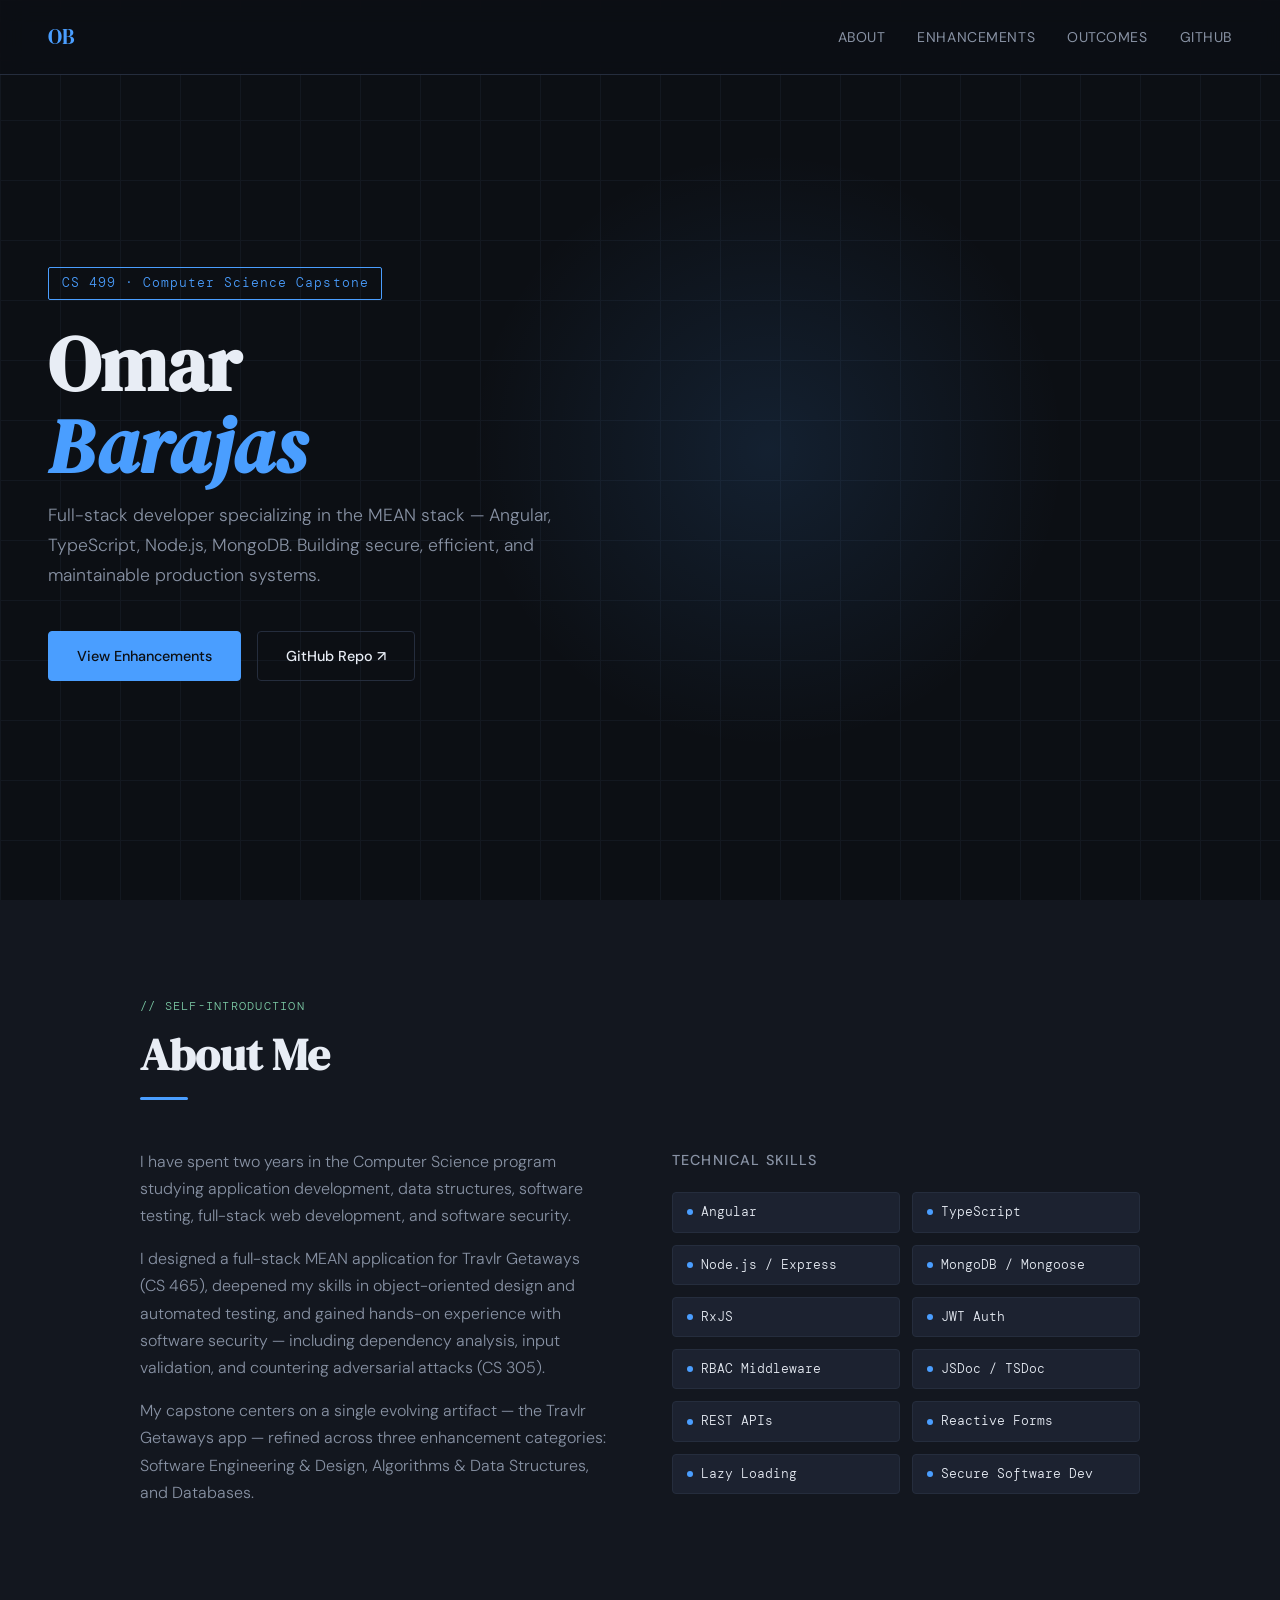
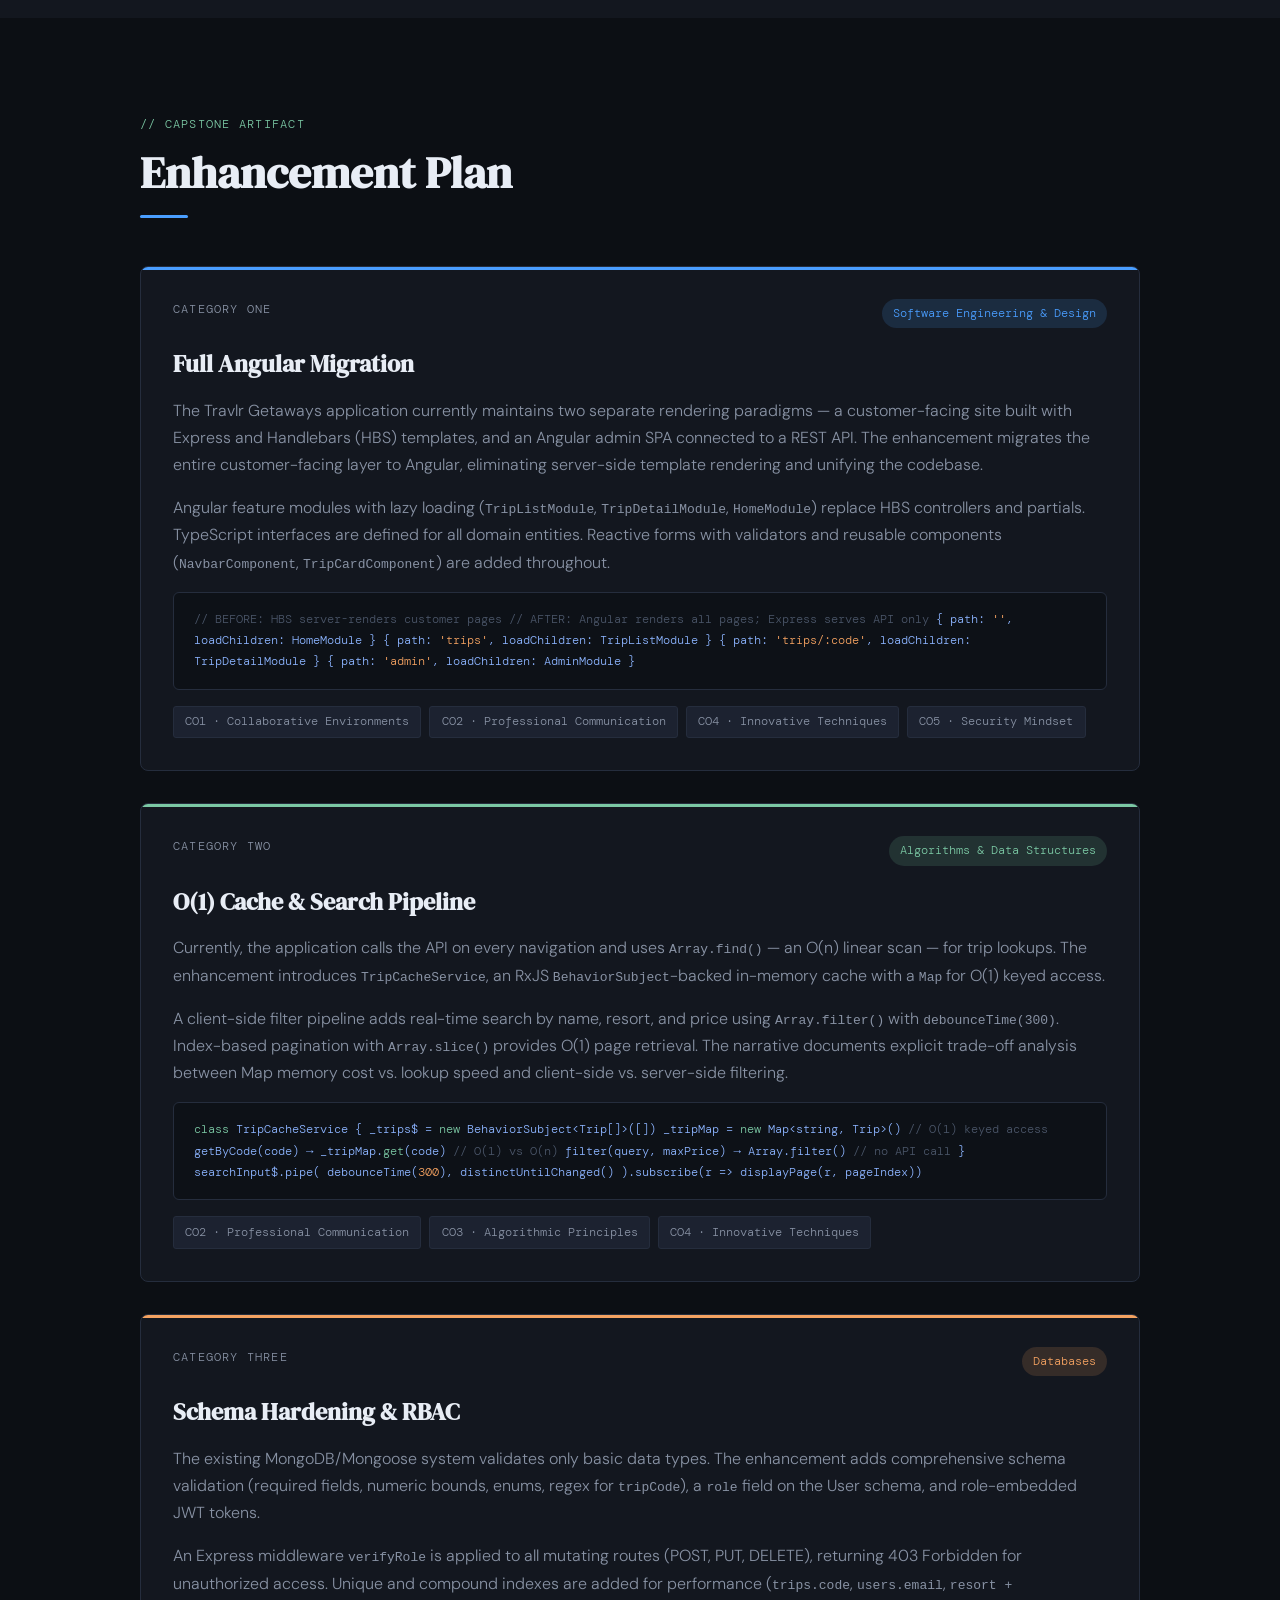
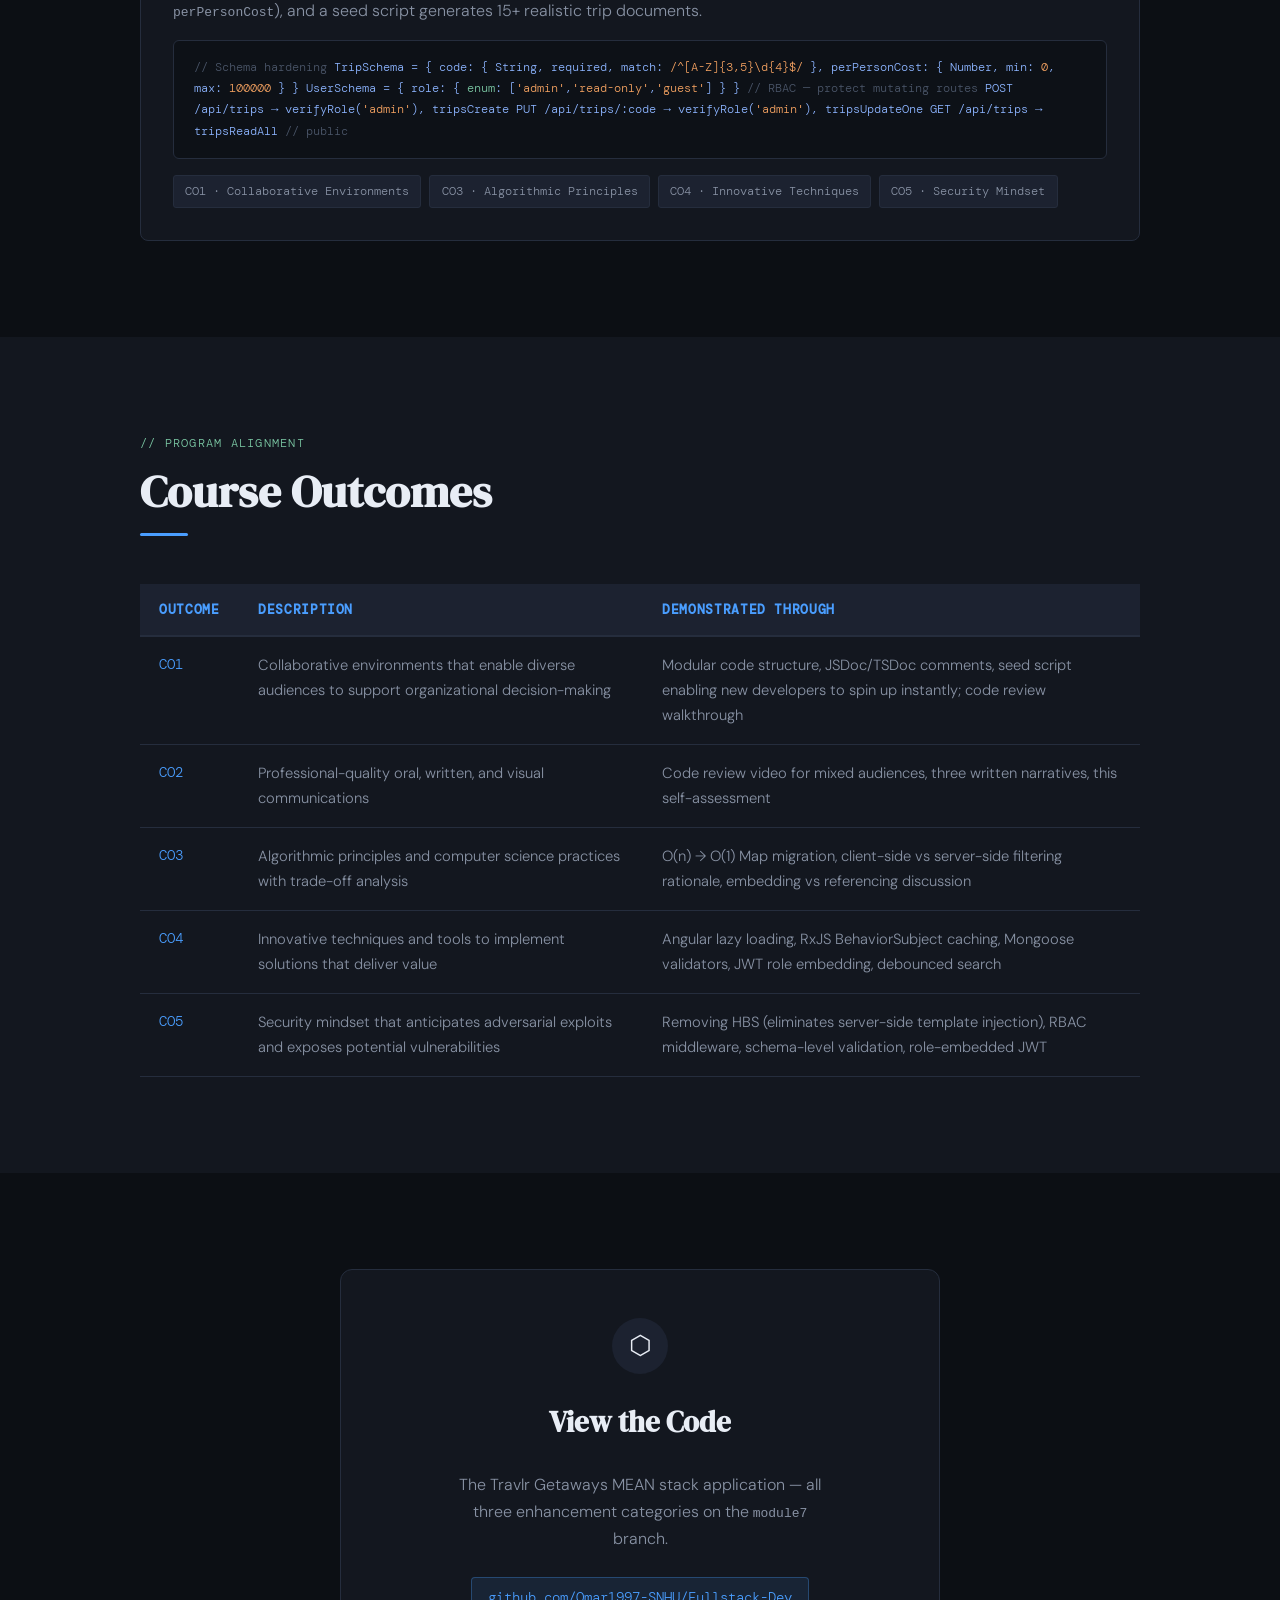
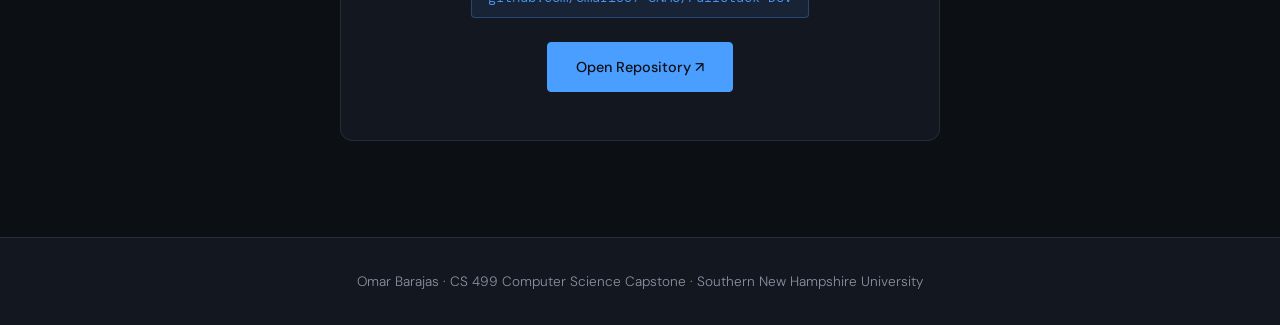
==== index.html @ d80f0b22 "Add files via upload" ====
<!DOCTYPE html>
<html lang="en">
<head>
  <meta charset="UTF-8" />
  <meta name="viewport" content="width=device-width, initial-scale=1.0" />
  <title>Omar Barajas — CS Portfolio</title>
  <link href="https://fonts.googleapis.com/css2?family=DM+Serif+Display:ital@0;1&family=DM+Mono:wght@400;500&family=DM+Sans:wght@300;400;500&display=swap" rel="stylesheet" />
  <style>
    *, *::before, *::after { box-sizing: border-box; margin: 0; padding: 0; }

    :root {
      --bg: #0c0f14;
      --surface: #13171f;
      --surface2: #1c2230;
      --border: #252d3d;
      --accent: #4a9eff;
      --accent2: #7bc8a4;
      --accent3: #f4a261;
      --text: #e8edf5;
      --muted: #8892a4;
      --code-bg: #0d1117;
    }

    html { scroll-behavior: smooth; }

    body {
      background: var(--bg);
      color: var(--text);
      font-family: 'DM Sans', sans-serif;
      font-weight: 300;
      line-height: 1.7;
      overflow-x: hidden;
    }

    /* ─── NAV ─── */
    nav {
      position: fixed;
      top: 0; left: 0; right: 0;
      z-index: 100;
      display: flex;
      align-items: center;
      justify-content: space-between;
      padding: 1.2rem 3rem;
      background: rgba(12, 15, 20, 0.85);
      backdrop-filter: blur(12px);
      border-bottom: 1px solid var(--border);
    }
    .nav-logo {
      font-family: 'DM Serif Display', serif;
      font-size: 1.3rem;
      color: var(--accent);
      text-decoration: none;
    }
    .nav-links { display: flex; gap: 2rem; list-style: none; }
    .nav-links a {
      color: var(--muted);
      text-decoration: none;
      font-size: 0.88rem;
      font-weight: 400;
      letter-spacing: 0.04em;
      text-transform: uppercase;
      transition: color 0.2s;
    }
    .nav-links a:hover { color: var(--accent); }

    /* ─── HERO ─── */
    .hero {
      min-height: 100vh;
      display: flex;
      align-items: center;
      padding: 8rem 3rem 5rem;
      position: relative;
      overflow: hidden;
    }
    .hero-grid {
      position: absolute;
      inset: 0;
      background-image:
        linear-gradient(var(--border) 1px, transparent 1px),
        linear-gradient(90deg, var(--border) 1px, transparent 1px);
      background-size: 60px 60px;
      opacity: 0.3;
    }
    .hero-glow {
      position: absolute;
      width: 600px; height: 600px;
      border-radius: 50%;
      background: radial-gradient(circle, rgba(74, 158, 255, 0.12) 0%, transparent 70%);
      top: 50%; left: 60%;
      transform: translate(-50%, -50%);
      pointer-events: none;
    }
    .hero-content { position: relative; z-index: 1; max-width: 700px; }
    .hero-tag {
      display: inline-block;
      font-family: 'DM Mono', monospace;
      font-size: 0.8rem;
      color: var(--accent);
      border: 1px solid var(--accent);
      padding: 0.3rem 0.8rem;
      border-radius: 2px;
      margin-bottom: 1.5rem;
      letter-spacing: 0.08em;
      animation: fadeUp 0.6s ease both;
    }
    .hero h1 {
      font-family: 'DM Serif Display', serif;
      font-size: clamp(3rem, 6vw, 5.5rem);
      line-height: 1.05;
      margin-bottom: 1rem;
      animation: fadeUp 0.6s 0.1s ease both;
    }
    .hero h1 em {
      font-style: italic;
      color: var(--accent);
    }
    .hero-desc {
      font-size: 1.1rem;
      color: var(--muted);
      max-width: 520px;
      margin-bottom: 2.5rem;
      animation: fadeUp 0.6s 0.2s ease both;
    }
    .hero-btns {
      display: flex;
      gap: 1rem;
      flex-wrap: wrap;
      animation: fadeUp 0.6s 0.3s ease both;
    }
    .btn {
      display: inline-flex;
      align-items: center;
      gap: 0.5rem;
      padding: 0.75rem 1.75rem;
      border-radius: 4px;
      font-size: 0.9rem;
      font-weight: 500;
      text-decoration: none;
      transition: all 0.2s;
      cursor: pointer;
    }
    .btn-primary {
      background: var(--accent);
      color: #0c0f14;
      border: 1px solid var(--accent);
    }
    .btn-primary:hover { background: #6eb3ff; border-color: #6eb3ff; }
    .btn-ghost {
      background: transparent;
      color: var(--text);
      border: 1px solid var(--border);
    }
    .btn-ghost:hover { border-color: var(--accent); color: var(--accent); }

    /* ─── SECTION SHARED ─── */
    section { padding: 6rem 3rem; }
    .section-inner { max-width: 1000px; margin: 0 auto; }
    .section-label {
      font-family: 'DM Mono', monospace;
      font-size: 0.78rem;
      color: var(--accent2);
      letter-spacing: 0.1em;
      text-transform: uppercase;
      margin-bottom: 0.75rem;
    }
    .section-title {
      font-family: 'DM Serif Display', serif;
      font-size: clamp(2rem, 3.5vw, 3rem);
      margin-bottom: 1rem;
      line-height: 1.15;
    }
    .section-divider {
      width: 48px; height: 3px;
      background: var(--accent);
      margin-bottom: 3rem;
      border-radius: 2px;
    }

    /* ─── ABOUT ─── */
    #about { background: var(--surface); }
    .about-grid {
      display: grid;
      grid-template-columns: 1fr 1fr;
      gap: 4rem;
      align-items: start;
    }
    .about-text p { color: var(--muted); margin-bottom: 1rem; }
    .skills-grid {
      display: grid;
      grid-template-columns: 1fr 1fr;
      gap: 0.75rem;
    }
    .skill-tag {
      background: var(--surface2);
      border: 1px solid var(--border);
      padding: 0.5rem 0.9rem;
      border-radius: 4px;
      font-family: 'DM Mono', monospace;
      font-size: 0.82rem;
      color: var(--text);
      display: flex;
      align-items: center;
      gap: 0.5rem;
    }
    .skill-tag::before {
      content: '';
      width: 6px; height: 6px;
      border-radius: 50%;
      background: var(--accent);
      flex-shrink: 0;
    }

    /* ─── ENHANCEMENTS ─── */
    #enhancements { background: var(--bg); }
    .enhancement-cards { display: flex; flex-direction: column; gap: 2rem; }
    .card {
      background: var(--surface);
      border: 1px solid var(--border);
      border-radius: 8px;
      padding: 2rem;
      transition: border-color 0.2s, transform 0.2s;
      position: relative;
      overflow: hidden;
    }
    .card::before {
      content: '';
      position: absolute;
      top: 0; left: 0; right: 0;
      height: 3px;
    }
    .card:nth-child(1)::before { background: var(--accent); }
    .card:nth-child(2)::before { background: var(--accent2); }
    .card:nth-child(3)::before { background: var(--accent3); }
    .card:hover { border-color: var(--accent); transform: translateY(-2px); }
    .card-header {
      display: flex;
      align-items: flex-start;
      justify-content: space-between;
      margin-bottom: 1rem;
      flex-wrap: wrap;
      gap: 0.5rem;
    }
    .card-num {
      font-family: 'DM Mono', monospace;
      font-size: 0.75rem;
      color: var(--muted);
      letter-spacing: 0.1em;
    }
    .card-badge {
      font-size: 0.78rem;
      padding: 0.25rem 0.7rem;
      border-radius: 20px;
      font-family: 'DM Mono', monospace;
    }
    .badge-blue { background: rgba(74,158,255,0.15); color: var(--accent); }
    .badge-green { background: rgba(123,200,164,0.15); color: var(--accent2); }
    .badge-orange { background: rgba(244,162,97,0.15); color: var(--accent3); }
    .card h3 {
      font-family: 'DM Serif Display', serif;
      font-size: 1.5rem;
      margin-bottom: 0.75rem;
    }
    .card p { color: var(--muted); margin-bottom: 1rem; }
    .code-snippet {
      background: var(--code-bg);
      border: 1px solid var(--border);
      border-radius: 6px;
      padding: 1rem 1.25rem;
      font-family: 'DM Mono', monospace;
      font-size: 0.78rem;
      color: #8cb4ff;
      overflow-x: auto;
      margin-top: 1rem;
    }
    .code-snippet .comment { color: #4a5568; }
    .code-snippet .kw { color: var(--accent2); }
    .code-snippet .str { color: var(--accent3); }
    .outcomes-list {
      display: flex;
      flex-wrap: wrap;
      gap: 0.5rem;
      margin-top: 1rem;
    }
    .outcome-tag {
      background: var(--surface2);
      border: 1px solid var(--border);
      padding: 0.3rem 0.7rem;
      border-radius: 3px;
      font-size: 0.78rem;
      color: var(--muted);
      font-family: 'DM Mono', monospace;
    }

    /* ─── OUTCOMES TABLE ─── */
    #outcomes { background: var(--surface); }
    .outcomes-table { width: 100%; border-collapse: collapse; }
    .outcomes-table th {
      text-align: left;
      padding: 0.9rem 1.2rem;
      background: var(--surface2);
      border-bottom: 2px solid var(--border);
      font-family: 'DM Mono', monospace;
      font-size: 0.8rem;
      color: var(--accent);
      letter-spacing: 0.05em;
      text-transform: uppercase;
    }
    .outcomes-table td {
      padding: 1rem 1.2rem;
      border-bottom: 1px solid var(--border);
      color: var(--muted);
      font-size: 0.92rem;
      vertical-align: top;
    }
    .outcomes-table td:first-child {
      font-family: 'DM Mono', monospace;
      color: var(--accent);
      white-space: nowrap;
      font-size: 0.85rem;
    }
    .outcomes-table tr:hover td { background: rgba(255,255,255,0.02); }

    /* ─── GITHUB ─── */
    #github {
      background: var(--bg);
      text-align: center;
    }
    .github-card {
      display: inline-flex;
      flex-direction: column;
      align-items: center;
      gap: 1.5rem;
      background: var(--surface);
      border: 1px solid var(--border);
      border-radius: 12px;
      padding: 3rem 4rem;
      max-width: 600px;
      width: 100%;
    }
    .github-icon {
      width: 56px; height: 56px;
      background: var(--surface2);
      border-radius: 50%;
      display: flex;
      align-items: center;
      justify-content: center;
      font-size: 1.6rem;
    }
    .github-card h3 {
      font-family: 'DM Serif Display', serif;
      font-size: 1.8rem;
    }
    .github-card p { color: var(--muted); max-width: 380px; }
    .repo-link {
      font-family: 'DM Mono', monospace;
      font-size: 0.85rem;
      color: var(--accent);
      background: rgba(74,158,255,0.1);
      padding: 0.5rem 1rem;
      border-radius: 4px;
      border: 1px solid rgba(74,158,255,0.3);
      text-decoration: none;
      transition: background 0.2s;
    }
    .repo-link:hover { background: rgba(74,158,255,0.2); }

    /* ─── FOOTER ─── */
    footer {
      background: var(--surface);
      border-top: 1px solid var(--border);
      text-align: center;
      padding: 2rem;
      color: var(--muted);
      font-size: 0.85rem;
    }

    /* ─── ANIMATIONS ─── */
    @keyframes fadeUp {
      from { opacity: 0; transform: translateY(20px); }
      to   { opacity: 1; transform: translateY(0); }
    }

    /* ─── RESPONSIVE ─── */
    @media (max-width: 768px) {
      nav { padding: 1rem 1.5rem; }
      .nav-links { gap: 1rem; }
      section { padding: 4rem 1.5rem; }
      .about-grid { grid-template-columns: 1fr; gap: 2.5rem; }
      .hero { padding: 7rem 1.5rem 4rem; }
      .github-card { padding: 2rem 1.5rem; }
    }
  </style>
</head>
<body>

  <!-- NAV -->
  <nav>
    <a class="nav-logo" href="#top">OB</a>
    <ul class="nav-links">
      <li><a href="#about">About</a></li>
      <li><a href="#enhancements">Enhancements</a></li>
      <li><a href="#outcomes">Outcomes</a></li>
      <li><a href="#github">GitHub</a></li>
    </ul>
  </nav>

  <!-- HERO -->
  <section class="hero" id="top">
    <div class="hero-grid"></div>
    <div class="hero-glow"></div>
    <div class="hero-content">
      <span class="hero-tag">CS 499 · Computer Science Capstone</span>
      <h1>Omar<br /><em>Barajas</em></h1>
      <p class="hero-desc">
        Full-stack developer specializing in the MEAN stack — Angular, TypeScript, Node.js, MongoDB. 
        Building secure, efficient, and maintainable production systems.
      </p>
      <div class="hero-btns">
        <a class="btn btn-primary" href="#enhancements">View Enhancements</a>
        <a class="btn btn-ghost" href="#github">GitHub Repo ↗</a>
      </div>
    </div>
  </section>

  <!-- ABOUT -->
  <section id="about">
    <div class="section-inner">
      <div class="section-label">// self-introduction</div>
      <h2 class="section-title">About Me</h2>
      <div class="section-divider"></div>
      <div class="about-grid">
        <div class="about-text">
          <p>
            I have spent two years in the Computer Science program studying application development, data structures, software testing, full-stack web development, and software security.
          </p>
          <p>
            I designed a full-stack MEAN application for Travlr Getaways (CS 465), deepened my skills in object-oriented design and automated testing, and gained hands-on experience with software security — including dependency analysis, input validation, and countering adversarial attacks (CS 305).
          </p>
          <p>
            My capstone centers on a single evolving artifact — the Travlr Getaways app — refined across three enhancement categories: Software Engineering & Design, Algorithms & Data Structures, and Databases.
          </p>
        </div>
        <div>
          <p style="color: var(--muted); margin-bottom: 1.25rem; font-size: 0.9rem; text-transform: uppercase; letter-spacing: 0.08em; font-weight: 500;">Technical Skills</p>
          <div class="skills-grid">
            <div class="skill-tag">Angular</div>
            <div class="skill-tag">TypeScript</div>
            <div class="skill-tag">Node.js / Express</div>
            <div class="skill-tag">MongoDB / Mongoose</div>
            <div class="skill-tag">RxJS</div>
            <div class="skill-tag">JWT Auth</div>
            <div class="skill-tag">RBAC Middleware</div>
            <div class="skill-tag">JSDoc / TSDoc</div>
            <div class="skill-tag">REST APIs</div>
            <div class="skill-tag">Reactive Forms</div>
            <div class="skill-tag">Lazy Loading</div>
            <div class="skill-tag">Secure Software Dev</div>
          </div>
        </div>
      </div>
    </div>
  </section>

  <!-- ENHANCEMENTS -->
  <section id="enhancements">
    <div class="section-inner">
      <div class="section-label">// capstone artifact</div>
      <h2 class="section-title">Enhancement Plan</h2>
      <div class="section-divider"></div>

      <div class="enhancement-cards">

        <!-- Card 1 -->
        <div class="card">
          <div class="card-header">
            <span class="card-num">CATEGORY ONE</span>
            <span class="card-badge badge-blue">Software Engineering &amp; Design</span>
          </div>
          <h3>Full Angular Migration</h3>
          <p>
            The Travlr Getaways application currently maintains two separate rendering paradigms — a customer-facing site built with Express and Handlebars (HBS) templates, and an Angular admin SPA connected to a REST API. The enhancement migrates the entire customer-facing layer to Angular, eliminating server-side template rendering and unifying the codebase.
          </p>
          <p>
            Angular feature modules with lazy loading (<code>TripListModule</code>, <code>TripDetailModule</code>, <code>HomeModule</code>) replace HBS controllers and partials. TypeScript interfaces are defined for all domain entities. Reactive forms with validators and reusable components (<code>NavbarComponent</code>, <code>TripCardComponent</code>) are added throughout.
          </p>
          <div class="code-snippet">
<span class="comment">// BEFORE: HBS server-renders customer pages</span>
<span class="comment">// AFTER:  Angular renders all pages; Express serves API only</span>

{ path: <span class="str">''</span>,            loadChildren: HomeModule }
{ path: <span class="str">'trips'</span>,       loadChildren: TripListModule }
{ path: <span class="str">'trips/:code'</span>, loadChildren: TripDetailModule }
{ path: <span class="str">'admin'</span>,       loadChildren: AdminModule }
          </div>
          <div class="outcomes-list">
            <span class="outcome-tag">CO1 · Collaborative Environments</span>
            <span class="outcome-tag">CO2 · Professional Communication</span>
            <span class="outcome-tag">CO4 · Innovative Techniques</span>
            <span class="outcome-tag">CO5 · Security Mindset</span>
          </div>
        </div>

        <!-- Card 2 -->
        <div class="card">
          <div class="card-header">
            <span class="card-num">CATEGORY TWO</span>
            <span class="card-badge badge-green">Algorithms &amp; Data Structures</span>
          </div>
          <h3>O(1) Cache &amp; Search Pipeline</h3>
          <p>
            Currently, the application calls the API on every navigation and uses <code>Array.find()</code> — an O(n) linear scan — for trip lookups. The enhancement introduces <code>TripCacheService</code>, an RxJS <code>BehaviorSubject</code>-backed in-memory cache with a <code>Map</code> for O(1) keyed access.
          </p>
          <p>
            A client-side filter pipeline adds real-time search by name, resort, and price using <code>Array.filter()</code> with <code>debounceTime(300)</code>. Index-based pagination with <code>Array.slice()</code> provides O(1) page retrieval. The narrative documents explicit trade-off analysis between Map memory cost vs. lookup speed and client-side vs. server-side filtering.
          </p>
          <div class="code-snippet">
<span class="kw">class</span> TripCacheService {
  _trips$ = <span class="kw">new</span> BehaviorSubject&lt;Trip[]&gt;([])
  _tripMap = <span class="kw">new</span> Map&lt;string, Trip&gt;()   <span class="comment">// O(1) keyed access</span>

  getByCode(code) → _tripMap.<span class="kw">get</span>(code)   <span class="comment">// O(1) vs O(n)</span>
  filter(query, maxPrice) → Array.filter() <span class="comment">// no API call</span>
}

searchInput$.pipe(
  debounceTime(<span class="str">300</span>), distinctUntilChanged()
).subscribe(r => displayPage(r, pageIndex))
          </div>
          <div class="outcomes-list">
            <span class="outcome-tag">CO2 · Professional Communication</span>
            <span class="outcome-tag">CO3 · Algorithmic Principles</span>
            <span class="outcome-tag">CO4 · Innovative Techniques</span>
          </div>
        </div>

        <!-- Card 3 -->
        <div class="card">
          <div class="card-header">
            <span class="card-num">CATEGORY THREE</span>
            <span class="card-badge badge-orange">Databases</span>
          </div>
          <h3>Schema Hardening &amp; RBAC</h3>
          <p>
            The existing MongoDB/Mongoose system validates only basic data types. The enhancement adds comprehensive schema validation (required fields, numeric bounds, enums, regex for <code>tripCode</code>), a <code>role</code> field on the User schema, and role-embedded JWT tokens.
          </p>
          <p>
            An Express middleware <code>verifyRole</code> is applied to all mutating routes (POST, PUT, DELETE), returning 403 Forbidden for unauthorized access. Unique and compound indexes are added for performance (<code>trips.code</code>, <code>users.email</code>, <code>resort + perPersonCost</code>), and a seed script generates 15+ realistic trip documents.
          </p>
          <div class="code-snippet">
<span class="comment">// Schema hardening</span>
TripSchema = {
  code: { String, required, match: <span class="str">/^[A-Z]{3,5}\d{4}$/</span> },
  perPersonCost: { Number, min: <span class="str">0</span>, max: <span class="str">100000</span> }
}
UserSchema = { role: { <span class="kw">enum</span>: [<span class="str">'admin'</span>,<span class="str">'read-only'</span>,<span class="str">'guest'</span>] } }

<span class="comment">// RBAC — protect mutating routes</span>
POST /api/trips → verifyRole(<span class="str">'admin'</span>), tripsCreate
PUT  /api/trips/:code → verifyRole(<span class="str">'admin'</span>), tripsUpdateOne
GET  /api/trips → tripsReadAll  <span class="comment">// public</span>
          </div>
          <div class="outcomes-list">
            <span class="outcome-tag">CO1 · Collaborative Environments</span>
            <span class="outcome-tag">CO3 · Algorithmic Principles</span>
            <span class="outcome-tag">CO4 · Innovative Techniques</span>
            <span class="outcome-tag">CO5 · Security Mindset</span>
          </div>
        </div>

      </div>
    </div>
  </section>

  <!-- OUTCOMES -->
  <section id="outcomes">
    <div class="section-inner">
      <div class="section-label">// program alignment</div>
      <h2 class="section-title">Course Outcomes</h2>
      <div class="section-divider"></div>
      <table class="outcomes-table">
        <thead>
          <tr>
            <th>Outcome</th>
            <th>Description</th>
            <th>Demonstrated Through</th>
          </tr>
        </thead>
        <tbody>
          <tr>
            <td>CO1</td>
            <td>Collaborative environments that enable diverse audiences to support organizational decision-making</td>
            <td>Modular code structure, JSDoc/TSDoc comments, seed script enabling new developers to spin up instantly; code review walkthrough</td>
          </tr>
          <tr>
            <td>CO2</td>
            <td>Professional-quality oral, written, and visual communications</td>
            <td>Code review video for mixed audiences, three written narratives, this self-assessment</td>
          </tr>
          <tr>
            <td>CO3</td>
            <td>Algorithmic principles and computer science practices with trade-off analysis</td>
            <td>O(n) → O(1) Map migration, client-side vs server-side filtering rationale, embedding vs referencing discussion</td>
          </tr>
          <tr>
            <td>CO4</td>
            <td>Innovative techniques and tools to implement solutions that deliver value</td>
            <td>Angular lazy loading, RxJS BehaviorSubject caching, Mongoose validators, JWT role embedding, debounced search</td>
          </tr>
          <tr>
            <td>CO5</td>
            <td>Security mindset that anticipates adversarial exploits and exposes potential vulnerabilities</td>
            <td>Removing HBS (eliminates server-side template injection), RBAC middleware, schema-level validation, role-embedded JWT</td>
          </tr>
        </tbody>
      </table>
    </div>
  </section>

  <!-- GITHUB -->
  <section id="github">
    <div class="section-inner" style="display:flex;justify-content:center;">
      <div class="github-card">
        <div class="github-icon">⬡</div>
        <h3>View the Code</h3>
        <p>The Travlr Getaways MEAN stack application — all three enhancement categories on the <code>module7</code> branch.</p>
        <a class="repo-link" href="https://github.com/Omar1997-SNHU/Fullstack-Dev" target="_blank" rel="noopener">
          github.com/Omar1997-SNHU/Fullstack-Dev
        </a>
        <a class="btn btn-primary" href="https://github.com/Omar1997-SNHU/Fullstack-Dev" target="_blank" rel="noopener">
          Open Repository ↗
        </a>
      </div>
    </div>
  </section>

  <!-- FOOTER -->
  <footer>
    <p>Omar Barajas · CS 499 Computer Science Capstone · Southern New Hampshire University</p>
  </footer>

</body>
</html>
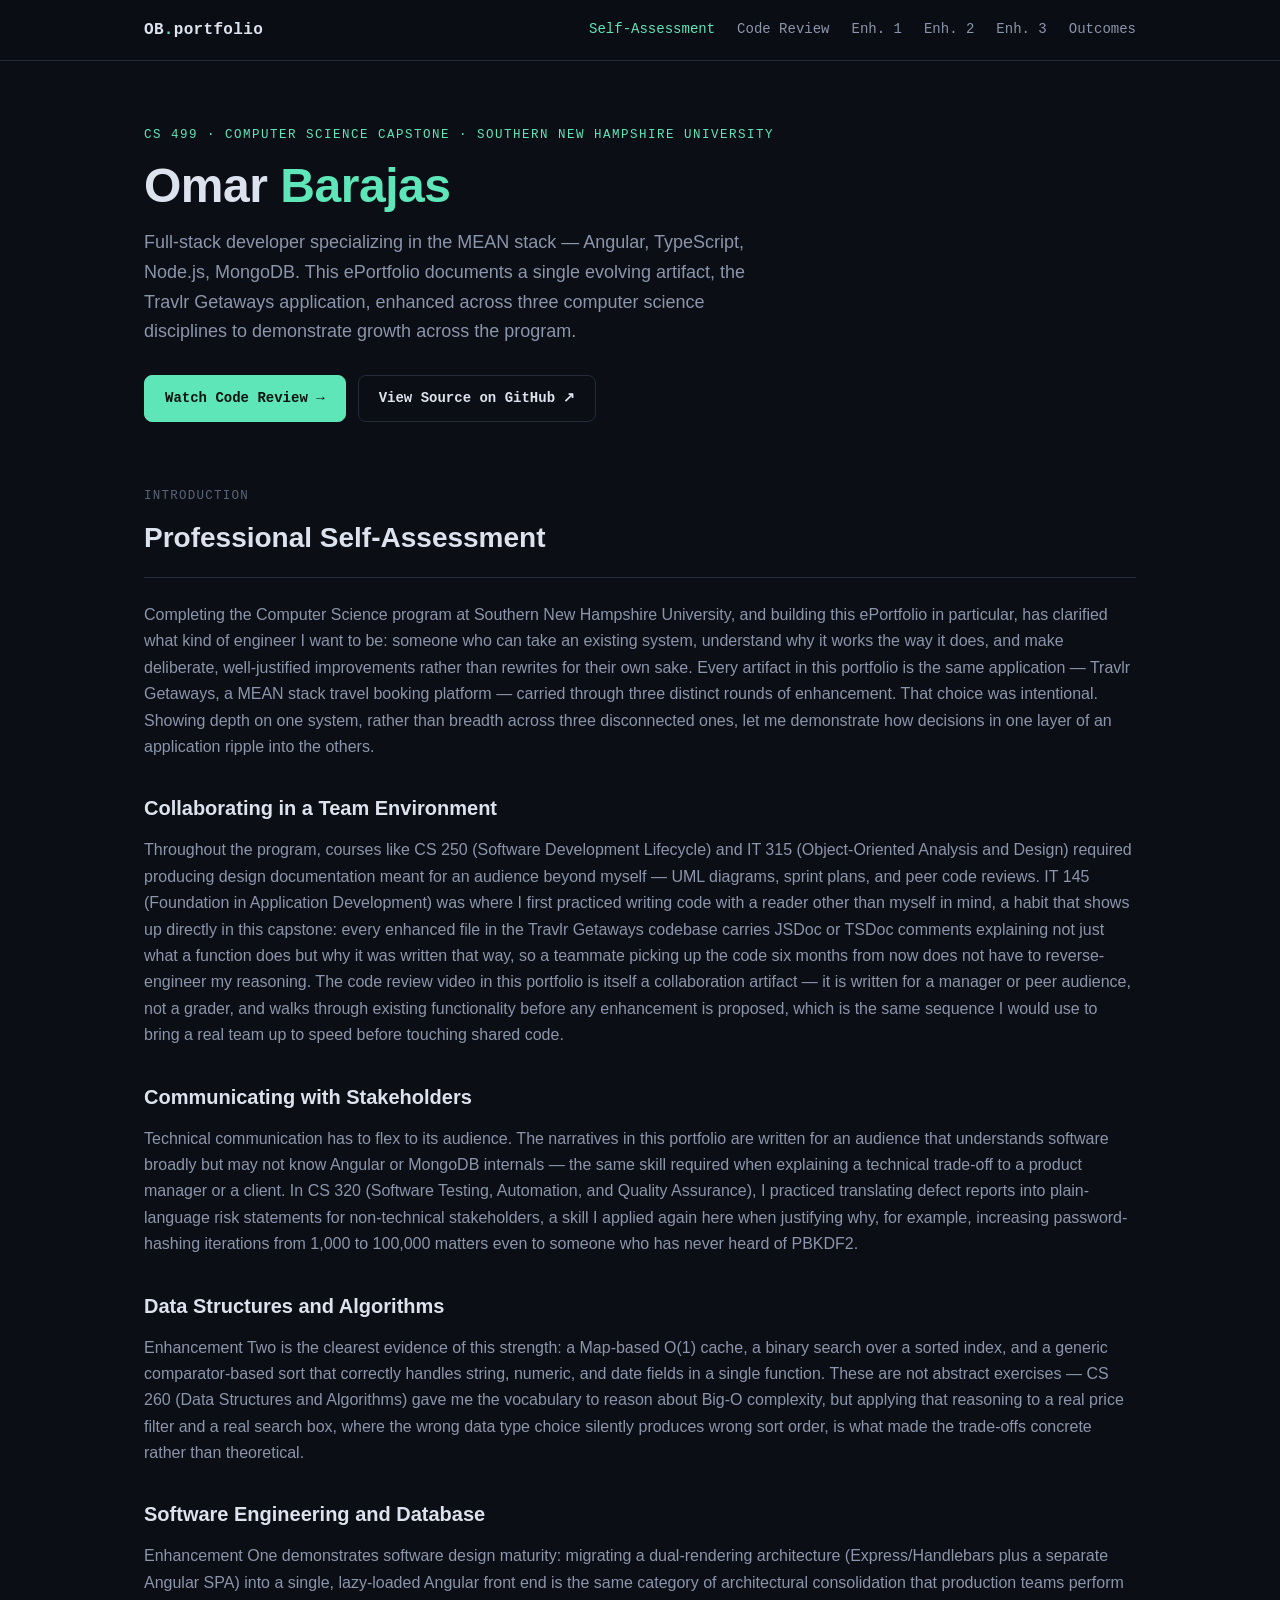
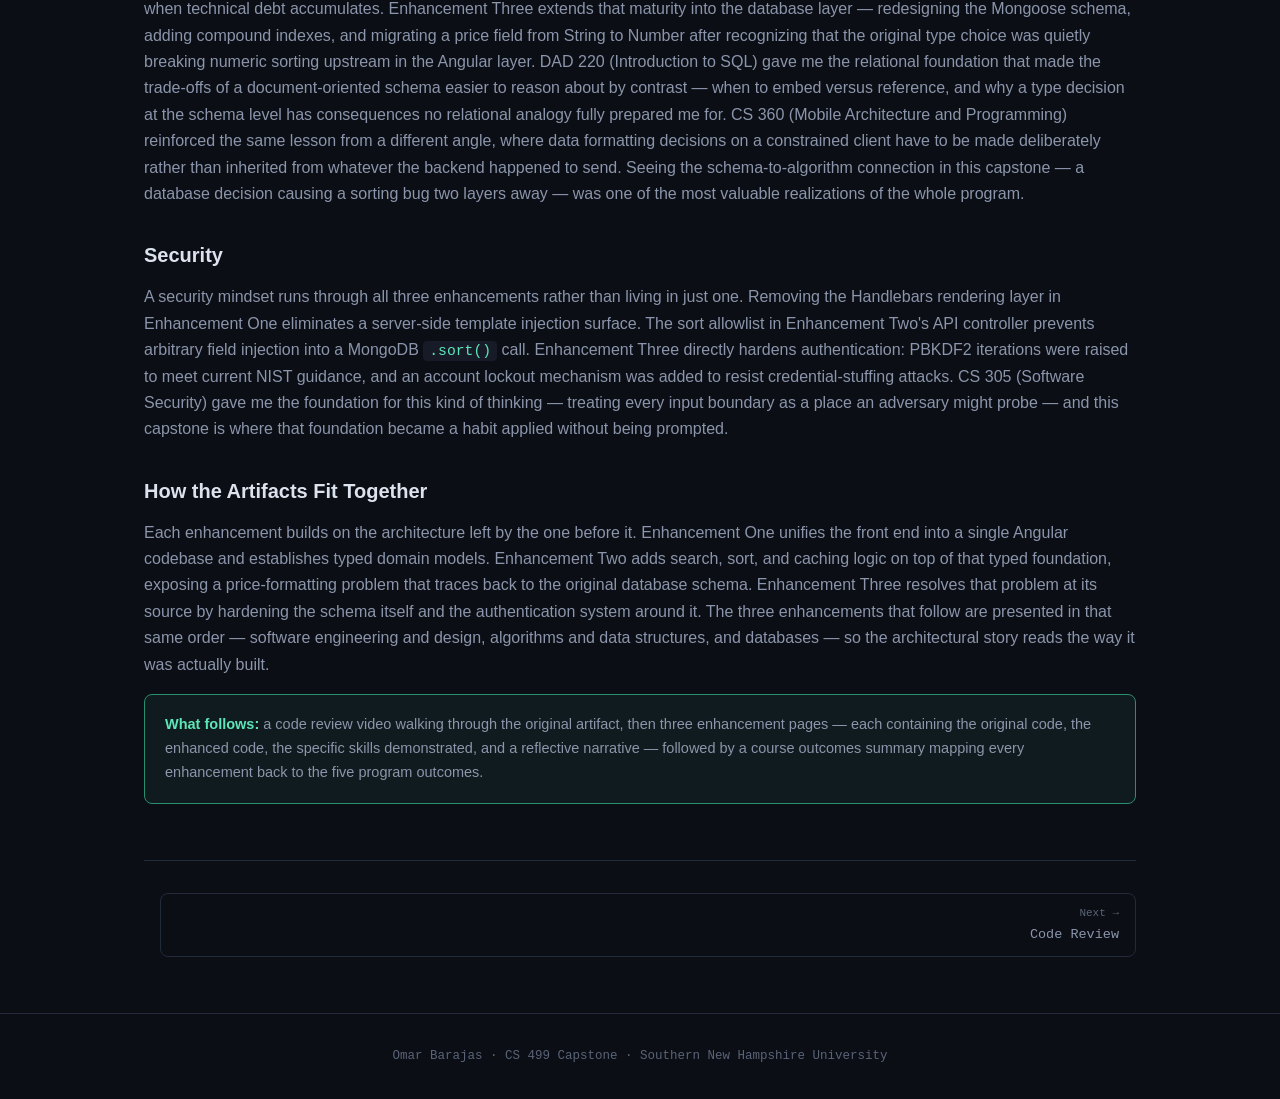
==== commit a02aadf3: "Final ePortfolio: self-assessment, code review, enhancements, outcomes" ====
--- a/index.html
+++ b/index.html
@@ -1,642 +1,147 @@
 <!DOCTYPE html>
 <html lang="en">
 <head>
-  <meta charset="UTF-8" />
-  <meta name="viewport" content="width=device-width, initial-scale=1.0" />
-  <title>Omar Barajas — CS Portfolio</title>
-  <link href="https://fonts.googleapis.com/css2?family=DM+Serif+Display:ital@0;1&family=DM+Mono:wght@400;500&family=DM+Sans:wght@300;400;500&display=swap" rel="stylesheet" />
-  <style>
-    *, *::before, *::after { box-sizing: border-box; margin: 0; padding: 0; }
-
-    :root {
-      --bg: #0c0f14;
-      --surface: #13171f;
-      --surface2: #1c2230;
-      --border: #252d3d;
-      --accent: #4a9eff;
-      --accent2: #7bc8a4;
-      --accent3: #f4a261;
-      --text: #e8edf5;
-      --muted: #8892a4;
-      --code-bg: #0d1117;
-    }
-
-    html { scroll-behavior: smooth; }
-
-    body {
-      background: var(--bg);
-      color: var(--text);
-      font-family: 'DM Sans', sans-serif;
-      font-weight: 300;
-      line-height: 1.7;
-      overflow-x: hidden;
-    }
-
-    /* ─── NAV ─── */
-    nav {
-      position: fixed;
-      top: 0; left: 0; right: 0;
-      z-index: 100;
-      display: flex;
-      align-items: center;
-      justify-content: space-between;
-      padding: 1.2rem 3rem;
-      background: rgba(12, 15, 20, 0.85);
-      backdrop-filter: blur(12px);
-      border-bottom: 1px solid var(--border);
-    }
-    .nav-logo {
-      font-family: 'DM Serif Display', serif;
-      font-size: 1.3rem;
-      color: var(--accent);
-      text-decoration: none;
-    }
-    .nav-links { display: flex; gap: 2rem; list-style: none; }
-    .nav-links a {
-      color: var(--muted);
-      text-decoration: none;
-      font-size: 0.88rem;
-      font-weight: 400;
-      letter-spacing: 0.04em;
-      text-transform: uppercase;
-      transition: color 0.2s;
-    }
-    .nav-links a:hover { color: var(--accent); }
-
-    /* ─── HERO ─── */
-    .hero {
-      min-height: 100vh;
-      display: flex;
-      align-items: center;
-      padding: 8rem 3rem 5rem;
-      position: relative;
-      overflow: hidden;
-    }
-    .hero-grid {
-      position: absolute;
-      inset: 0;
-      background-image:
-        linear-gradient(var(--border) 1px, transparent 1px),
-        linear-gradient(90deg, var(--border) 1px, transparent 1px);
-      background-size: 60px 60px;
-      opacity: 0.3;
-    }
-    .hero-glow {
-      position: absolute;
-      width: 600px; height: 600px;
-      border-radius: 50%;
-      background: radial-gradient(circle, rgba(74, 158, 255, 0.12) 0%, transparent 70%);
-      top: 50%; left: 60%;
-      transform: translate(-50%, -50%);
-      pointer-events: none;
-    }
-    .hero-content { position: relative; z-index: 1; max-width: 700px; }
-    .hero-tag {
-      display: inline-block;
-      font-family: 'DM Mono', monospace;
-      font-size: 0.8rem;
-      color: var(--accent);
-      border: 1px solid var(--accent);
-      padding: 0.3rem 0.8rem;
-      border-radius: 2px;
-      margin-bottom: 1.5rem;
-      letter-spacing: 0.08em;
-      animation: fadeUp 0.6s ease both;
-    }
-    .hero h1 {
-      font-family: 'DM Serif Display', serif;
-      font-size: clamp(3rem, 6vw, 5.5rem);
-      line-height: 1.05;
-      margin-bottom: 1rem;
-      animation: fadeUp 0.6s 0.1s ease both;
-    }
-    .hero h1 em {
-      font-style: italic;
-      color: var(--accent);
-    }
-    .hero-desc {
-      font-size: 1.1rem;
-      color: var(--muted);
-      max-width: 520px;
-      margin-bottom: 2.5rem;
-      animation: fadeUp 0.6s 0.2s ease both;
-    }
-    .hero-btns {
-      display: flex;
-      gap: 1rem;
-      flex-wrap: wrap;
-      animation: fadeUp 0.6s 0.3s ease both;
-    }
-    .btn {
-      display: inline-flex;
-      align-items: center;
-      gap: 0.5rem;
-      padding: 0.75rem 1.75rem;
-      border-radius: 4px;
-      font-size: 0.9rem;
-      font-weight: 500;
-      text-decoration: none;
-      transition: all 0.2s;
-      cursor: pointer;
-    }
-    .btn-primary {
-      background: var(--accent);
-      color: #0c0f14;
-      border: 1px solid var(--accent);
-    }
-    .btn-primary:hover { background: #6eb3ff; border-color: #6eb3ff; }
-    .btn-ghost {
-      background: transparent;
-      color: var(--text);
-      border: 1px solid var(--border);
-    }
-    .btn-ghost:hover { border-color: var(--accent); color: var(--accent); }
-
-    /* ─── SECTION SHARED ─── */
-    section { padding: 6rem 3rem; }
-    .section-inner { max-width: 1000px; margin: 0 auto; }
-    .section-label {
-      font-family: 'DM Mono', monospace;
-      font-size: 0.78rem;
-      color: var(--accent2);
-      letter-spacing: 0.1em;
-      text-transform: uppercase;
-      margin-bottom: 0.75rem;
-    }
-    .section-title {
-      font-family: 'DM Serif Display', serif;
-      font-size: clamp(2rem, 3.5vw, 3rem);
-      margin-bottom: 1rem;
-      line-height: 1.15;
-    }
-    .section-divider {
-      width: 48px; height: 3px;
-      background: var(--accent);
-      margin-bottom: 3rem;
-      border-radius: 2px;
-    }
-
-    /* ─── ABOUT ─── */
-    #about { background: var(--surface); }
-    .about-grid {
-      display: grid;
-      grid-template-columns: 1fr 1fr;
-      gap: 4rem;
-      align-items: start;
-    }
-    .about-text p { color: var(--muted); margin-bottom: 1rem; }
-    .skills-grid {
-      display: grid;
-      grid-template-columns: 1fr 1fr;
-      gap: 0.75rem;
-    }
-    .skill-tag {
-      background: var(--surface2);
-      border: 1px solid var(--border);
-      padding: 0.5rem 0.9rem;
-      border-radius: 4px;
-      font-family: 'DM Mono', monospace;
-      font-size: 0.82rem;
-      color: var(--text);
-      display: flex;
-      align-items: center;
-      gap: 0.5rem;
-    }
-    .skill-tag::before {
-      content: '';
-      width: 6px; height: 6px;
-      border-radius: 50%;
-      background: var(--accent);
-      flex-shrink: 0;
-    }
-
-    /* ─── ENHANCEMENTS ─── */
-    #enhancements { background: var(--bg); }
-    .enhancement-cards { display: flex; flex-direction: column; gap: 2rem; }
-    .card {
-      background: var(--surface);
-      border: 1px solid var(--border);
-      border-radius: 8px;
-      padding: 2rem;
-      transition: border-color 0.2s, transform 0.2s;
-      position: relative;
-      overflow: hidden;
-    }
-    .card::before {
-      content: '';
-      position: absolute;
-      top: 0; left: 0; right: 0;
-      height: 3px;
-    }
-    .card:nth-child(1)::before { background: var(--accent); }
-    .card:nth-child(2)::before { background: var(--accent2); }
-    .card:nth-child(3)::before { background: var(--accent3); }
-    .card:hover { border-color: var(--accent); transform: translateY(-2px); }
-    .card-header {
-      display: flex;
-      align-items: flex-start;
-      justify-content: space-between;
-      margin-bottom: 1rem;
-      flex-wrap: wrap;
-      gap: 0.5rem;
-    }
-    .card-num {
-      font-family: 'DM Mono', monospace;
-      font-size: 0.75rem;
-      color: var(--muted);
-      letter-spacing: 0.1em;
-    }
-    .card-badge {
-      font-size: 0.78rem;
-      padding: 0.25rem 0.7rem;
-      border-radius: 20px;
-      font-family: 'DM Mono', monospace;
-    }
-    .badge-blue { background: rgba(74,158,255,0.15); color: var(--accent); }
-    .badge-green { background: rgba(123,200,164,0.15); color: var(--accent2); }
-    .badge-orange { background: rgba(244,162,97,0.15); color: var(--accent3); }
-    .card h3 {
-      font-family: 'DM Serif Display', serif;
-      font-size: 1.5rem;
-      margin-bottom: 0.75rem;
-    }
-    .card p { color: var(--muted); margin-bottom: 1rem; }
-    .code-snippet {
-      background: var(--code-bg);
-      border: 1px solid var(--border);
-      border-radius: 6px;
-      padding: 1rem 1.25rem;
-      font-family: 'DM Mono', monospace;
-      font-size: 0.78rem;
-      color: #8cb4ff;
-      overflow-x: auto;
-      margin-top: 1rem;
-    }
-    .code-snippet .comment { color: #4a5568; }
-    .code-snippet .kw { color: var(--accent2); }
-    .code-snippet .str { color: var(--accent3); }
-    .outcomes-list {
-      display: flex;
-      flex-wrap: wrap;
-      gap: 0.5rem;
-      margin-top: 1rem;
-    }
-    .outcome-tag {
-      background: var(--surface2);
-      border: 1px solid var(--border);
-      padding: 0.3rem 0.7rem;
-      border-radius: 3px;
-      font-size: 0.78rem;
-      color: var(--muted);
-      font-family: 'DM Mono', monospace;
-    }
-
-    /* ─── OUTCOMES TABLE ─── */
-    #outcomes { background: var(--surface); }
-    .outcomes-table { width: 100%; border-collapse: collapse; }
-    .outcomes-table th {
-      text-align: left;
-      padding: 0.9rem 1.2rem;
-      background: var(--surface2);
-      border-bottom: 2px solid var(--border);
-      font-family: 'DM Mono', monospace;
-      font-size: 0.8rem;
-      color: var(--accent);
-      letter-spacing: 0.05em;
-      text-transform: uppercase;
-    }
-    .outcomes-table td {
-      padding: 1rem 1.2rem;
-      border-bottom: 1px solid var(--border);
-      color: var(--muted);
-      font-size: 0.92rem;
-      vertical-align: top;
-    }
-    .outcomes-table td:first-child {
-      font-family: 'DM Mono', monospace;
-      color: var(--accent);
-      white-space: nowrap;
-      font-size: 0.85rem;
-    }
-    .outcomes-table tr:hover td { background: rgba(255,255,255,0.02); }
-
-    /* ─── GITHUB ─── */
-    #github {
-      background: var(--bg);
-      text-align: center;
-    }
-    .github-card {
-      display: inline-flex;
-      flex-direction: column;
-      align-items: center;
-      gap: 1.5rem;
-      background: var(--surface);
-      border: 1px solid var(--border);
-      border-radius: 12px;
-      padding: 3rem 4rem;
-      max-width: 600px;
-      width: 100%;
-    }
-    .github-icon {
-      width: 56px; height: 56px;
-      background: var(--surface2);
-      border-radius: 50%;
-      display: flex;
-      align-items: center;
-      justify-content: center;
-      font-size: 1.6rem;
-    }
-    .github-card h3 {
-      font-family: 'DM Serif Display', serif;
-      font-size: 1.8rem;
-    }
-    .github-card p { color: var(--muted); max-width: 380px; }
-    .repo-link {
-      font-family: 'DM Mono', monospace;
-      font-size: 0.85rem;
-      color: var(--accent);
-      background: rgba(74,158,255,0.1);
-      padding: 0.5rem 1rem;
-      border-radius: 4px;
-      border: 1px solid rgba(74,158,255,0.3);
-      text-decoration: none;
-      transition: background 0.2s;
-    }
-    .repo-link:hover { background: rgba(74,158,255,0.2); }
-
-    /* ─── FOOTER ─── */
-    footer {
-      background: var(--surface);
-      border-top: 1px solid var(--border);
-      text-align: center;
-      padding: 2rem;
-      color: var(--muted);
-      font-size: 0.85rem;
-    }
-
-    /* ─── ANIMATIONS ─── */
-    @keyframes fadeUp {
-      from { opacity: 0; transform: translateY(20px); }
-      to   { opacity: 1; transform: translateY(0); }
-    }
-
-    /* ─── RESPONSIVE ─── */
-    @media (max-width: 768px) {
-      nav { padding: 1rem 1.5rem; }
-      .nav-links { gap: 1rem; }
-      section { padding: 4rem 1.5rem; }
-      .about-grid { grid-template-columns: 1fr; gap: 2.5rem; }
-      .hero { padding: 7rem 1.5rem 4rem; }
-      .github-card { padding: 2rem 1.5rem; }
-    }
-  </style>
+<meta charset="UTF-8">
+<meta name="viewport" content="width=device-width, initial-scale=1.0">
+<title>Omar Barajas — CS 499 ePortfolio</title>
+<link rel="stylesheet" href="style.css">
 </head>
 <body>
 
-  <!-- NAV -->
-  <nav>
-    <a class="nav-logo" href="#top">OB</a>
-    <ul class="nav-links">
-      <li><a href="#about">About</a></li>
-      <li><a href="#enhancements">Enhancements</a></li>
-      <li><a href="#outcomes">Outcomes</a></li>
-      <li><a href="#github">GitHub</a></li>
-    </ul>
-  </nav>
+<div class="topnav">
+  <div class="wrap">
+    <a href="index.html" class="brand">OB<span>.</span>portfolio</a>
+    <nav>
+      <a href="index.html" class="active">Self-Assessment</a>
+      <a href="code-review.html">Code Review</a>
+      <a href="enhancement-one.html">Enh. 1</a>
+      <a href="enhancement-two.html">Enh. 2</a>
+      <a href="enhancement-three.html">Enh. 3</a>
+      <a href="outcomes.html">Outcomes</a>
+    </nav>
+  </div>
+</div>
 
-  <!-- HERO -->
-  <section class="hero" id="top">
-    <div class="hero-grid"></div>
-    <div class="hero-glow"></div>
-    <div class="hero-content">
-      <span class="hero-tag">CS 499 · Computer Science Capstone</span>
-      <h1>Omar<br /><em>Barajas</em></h1>
-      <p class="hero-desc">
-        Full-stack developer specializing in the MEAN stack — Angular, TypeScript, Node.js, MongoDB. 
-        Building secure, efficient, and maintainable production systems.
-      </p>
-      <div class="hero-btns">
-        <a class="btn btn-primary" href="#enhancements">View Enhancements</a>
-        <a class="btn btn-ghost" href="#github">GitHub Repo ↗</a>
-      </div>
-    </div>
-  </section>
+<div class="hero">
+  <p class="eyebrow">CS 499 · Computer Science Capstone · Southern New Hampshire University</p>
+  <h1>Omar <em>Barajas</em></h1>
+  <p class="lede">
+    Full-stack developer specializing in the MEAN stack — Angular, TypeScript, Node.js, MongoDB.
+    This ePortfolio documents a single evolving artifact, the Travlr Getaways application,
+    enhanced across three computer science disciplines to demonstrate growth across the program.
+  </p>
+  <div class="btn-row">
+    <a class="btn btn-primary" href="code-review.html">Watch Code Review →</a>
+    <a class="btn btn-ghost" href="https://github.com/Omar1997-SNHU/CS-Capstone" target="_blank" rel="noopener">View Source on GitHub ↗</a>
+  </div>
+</div>
 
-  <!-- ABOUT -->
-  <section id="about">
-    <div class="section-inner">
-      <div class="section-label">// self-introduction</div>
-      <h2 class="section-title">About Me</h2>
-      <div class="section-divider"></div>
-      <div class="about-grid">
-        <div class="about-text">
-          <p>
-            I have spent two years in the Computer Science program studying application development, data structures, software testing, full-stack web development, and software security.
-          </p>
-          <p>
-            I designed a full-stack MEAN application for Travlr Getaways (CS 465), deepened my skills in object-oriented design and automated testing, and gained hands-on experience with software security — including dependency analysis, input validation, and countering adversarial attacks (CS 305).
-          </p>
-          <p>
-            My capstone centers on a single evolving artifact — the Travlr Getaways app — refined across three enhancement categories: Software Engineering & Design, Algorithms & Data Structures, and Databases.
-          </p>
-        </div>
-        <div>
-          <p style="color: var(--muted); margin-bottom: 1.25rem; font-size: 0.9rem; text-transform: uppercase; letter-spacing: 0.08em; font-weight: 500;">Technical Skills</p>
-          <div class="skills-grid">
-            <div class="skill-tag">Angular</div>
-            <div class="skill-tag">TypeScript</div>
-            <div class="skill-tag">Node.js / Express</div>
-            <div class="skill-tag">MongoDB / Mongoose</div>
-            <div class="skill-tag">RxJS</div>
-            <div class="skill-tag">JWT Auth</div>
-            <div class="skill-tag">RBAC Middleware</div>
-            <div class="skill-tag">JSDoc / TSDoc</div>
-            <div class="skill-tag">REST APIs</div>
-            <div class="skill-tag">Reactive Forms</div>
-            <div class="skill-tag">Lazy Loading</div>
-            <div class="skill-tag">Secure Software Dev</div>
-          </div>
-        </div>
-      </div>
-    </div>
-  </section>
+<section class="tight">
+  <p class="section-label">Introduction</p>
+  <h2>Professional Self-Assessment</h2>
 
-  <!-- ENHANCEMENTS -->
-  <section id="enhancements">
-    <div class="section-inner">
-      <div class="section-label">// capstone artifact</div>
-      <h2 class="section-title">Enhancement Plan</h2>
-      <div class="section-divider"></div>
+  <p>
+    Completing the Computer Science program at Southern New Hampshire University, and building this
+    ePortfolio in particular, has clarified what kind of engineer I want to be: someone who can take
+    an existing system, understand why it works the way it does, and make deliberate, well-justified
+    improvements rather than rewrites for their own sake. Every artifact in this portfolio is the same
+    application — Travlr Getaways, a MEAN stack travel booking platform — carried through three
+    distinct rounds of enhancement. That choice was intentional. Showing depth on one system, rather
+    than breadth across three disconnected ones, let me demonstrate how decisions in one layer of an
+    application ripple into the others.
+  </p>
 
-      <div class="enhancement-cards">
+  <h3>Collaborating in a Team Environment</h3>
+  <p>
+    Throughout the program, courses like CS 250 (Software Development Lifecycle) and IT 315
+    (Object-Oriented Analysis and Design) required producing design documentation meant for an audience
+    beyond myself — UML diagrams, sprint plans, and peer code reviews. IT 145 (Foundation in Application
+    Development) was where I first practiced writing code with a reader other than myself in mind, a
+    habit that shows up directly in this capstone: every enhanced file in the Travlr Getaways codebase
+    carries JSDoc or TSDoc comments explaining not just what a function does but why it was written that
+    way, so a teammate picking up the code six months from now does not have to reverse-engineer my
+    reasoning. The code review video in this portfolio is itself a collaboration artifact — it is written
+    for a manager or peer audience, not a grader, and walks through existing functionality before any
+    enhancement is proposed, which is the same sequence I would use to bring a real team up to speed
+    before touching shared code.
+  </p>
 
-        <!-- Card 1 -->
-        <div class="card">
-          <div class="card-header">
-            <span class="card-num">CATEGORY ONE</span>
-            <span class="card-badge badge-blue">Software Engineering &amp; Design</span>
-          </div>
-          <h3>Full Angular Migration</h3>
-          <p>
-            The Travlr Getaways application currently maintains two separate rendering paradigms — a customer-facing site built with Express and Handlebars (HBS) templates, and an Angular admin SPA connected to a REST API. The enhancement migrates the entire customer-facing layer to Angular, eliminating server-side template rendering and unifying the codebase.
-          </p>
-          <p>
-            Angular feature modules with lazy loading (<code>TripListModule</code>, <code>TripDetailModule</code>, <code>HomeModule</code>) replace HBS controllers and partials. TypeScript interfaces are defined for all domain entities. Reactive forms with validators and reusable components (<code>NavbarComponent</code>, <code>TripCardComponent</code>) are added throughout.
-          </p>
-          <div class="code-snippet">
-<span class="comment">// BEFORE: HBS server-renders customer pages</span>
-<span class="comment">// AFTER:  Angular renders all pages; Express serves API only</span>
+  <h3>Communicating with Stakeholders</h3>
+  <p>
+    Technical communication has to flex to its audience. The narratives in this portfolio are written
+    for an audience that understands software broadly but may not know Angular or MongoDB internals —
+    the same skill required when explaining a technical trade-off to a product manager or a client.
+    In CS 320 (Software Testing, Automation, and Quality Assurance), I practiced translating defect
+    reports into plain-language risk statements for non-technical stakeholders, a skill I applied again
+    here when justifying why, for example, increasing password-hashing iterations from 1,000 to 100,000
+    matters even to someone who has never heard of PBKDF2.
+  </p>
 
-{ path: <span class="str">''</span>,            loadChildren: HomeModule }
-{ path: <span class="str">'trips'</span>,       loadChildren: TripListModule }
-{ path: <span class="str">'trips/:code'</span>, loadChildren: TripDetailModule }
-{ path: <span class="str">'admin'</span>,       loadChildren: AdminModule }
-          </div>
-          <div class="outcomes-list">
-            <span class="outcome-tag">CO1 · Collaborative Environments</span>
-            <span class="outcome-tag">CO2 · Professional Communication</span>
-            <span class="outcome-tag">CO4 · Innovative Techniques</span>
-            <span class="outcome-tag">CO5 · Security Mindset</span>
-          </div>
-        </div>
+  <h3>Data Structures and Algorithms</h3>
+  <p>
+    Enhancement Two is the clearest evidence of this strength: a Map-based O(1) cache, a binary search
+    over a sorted index, and a generic comparator-based sort that correctly handles string, numeric, and
+    date fields in a single function. These are not abstract exercises — CS 260 (Data Structures and
+    Algorithms) gave me the vocabulary to reason about Big-O complexity, but applying that reasoning to
+    a real price filter and a real search box, where the wrong data type choice silently produces wrong
+    sort order, is what made the trade-offs concrete rather than theoretical.
+  </p>
 
-        <!-- Card 2 -->
-        <div class="card">
-          <div class="card-header">
-            <span class="card-num">CATEGORY TWO</span>
-            <span class="card-badge badge-green">Algorithms &amp; Data Structures</span>
-          </div>
-          <h3>O(1) Cache &amp; Search Pipeline</h3>
-          <p>
-            Currently, the application calls the API on every navigation and uses <code>Array.find()</code> — an O(n) linear scan — for trip lookups. The enhancement introduces <code>TripCacheService</code>, an RxJS <code>BehaviorSubject</code>-backed in-memory cache with a <code>Map</code> for O(1) keyed access.
-          </p>
-          <p>
-            A client-side filter pipeline adds real-time search by name, resort, and price using <code>Array.filter()</code> with <code>debounceTime(300)</code>. Index-based pagination with <code>Array.slice()</code> provides O(1) page retrieval. The narrative documents explicit trade-off analysis between Map memory cost vs. lookup speed and client-side vs. server-side filtering.
-          </p>
-          <div class="code-snippet">
-<span class="kw">class</span> TripCacheService {
-  _trips$ = <span class="kw">new</span> BehaviorSubject&lt;Trip[]&gt;([])
-  _tripMap = <span class="kw">new</span> Map&lt;string, Trip&gt;()   <span class="comment">// O(1) keyed access</span>
+  <h3>Software Engineering and Database</h3>
+  <p>
+    Enhancement One demonstrates software design maturity: migrating a dual-rendering architecture
+    (Express/Handlebars plus a separate Angular SPA) into a single, lazy-loaded Angular front end is the
+    same category of architectural consolidation that production teams perform when technical debt
+    accumulates. Enhancement Three extends that maturity into the database layer — redesigning the
+    Mongoose schema, adding compound indexes, and migrating a price field from String to Number after
+    recognizing that the original type choice was quietly breaking numeric sorting upstream in the
+    Angular layer. DAD 220 (Introduction to SQL) gave me the relational foundation that made the
+    trade-offs of a document-oriented schema easier to reason about by contrast — when to embed versus
+    reference, and why a type decision at the schema level has consequences no relational analogy fully
+    prepared me for. CS 360 (Mobile Architecture and Programming) reinforced the same lesson from a
+    different angle, where data formatting decisions on a constrained client have to be made deliberately
+    rather than inherited from whatever the backend happened to send. Seeing the schema-to-algorithm
+    connection in this capstone — a database decision causing a sorting bug two layers away — was one of
+    the most valuable realizations of the whole program.
+  </p>
 
-  getByCode(code) → _tripMap.<span class="kw">get</span>(code)   <span class="comment">// O(1) vs O(n)</span>
-  filter(query, maxPrice) → Array.filter() <span class="comment">// no API call</span>
-}
+  <h3>Security</h3>
+  <p>
+    A security mindset runs through all three enhancements rather than living in just one. Removing the
+    Handlebars rendering layer in Enhancement One eliminates a server-side template injection surface.
+    The sort allowlist in Enhancement Two's API controller prevents arbitrary field injection into a
+    MongoDB <code>.sort()</code> call. Enhancement Three directly hardens authentication: PBKDF2
+    iterations were raised to meet current NIST guidance, and an account lockout mechanism was added to
+    resist credential-stuffing attacks. CS 305 (Software Security) gave me the foundation for this kind
+    of thinking — treating every input boundary as a place an adversary might probe — and this capstone
+    is where that foundation became a habit applied without being prompted.
+  </p>
 
-searchInput$.pipe(
-  debounceTime(<span class="str">300</span>), distinctUntilChanged()
-).subscribe(r => displayPage(r, pageIndex))
-          </div>
-          <div class="outcomes-list">
-            <span class="outcome-tag">CO2 · Professional Communication</span>
-            <span class="outcome-tag">CO3 · Algorithmic Principles</span>
-            <span class="outcome-tag">CO4 · Innovative Techniques</span>
-          </div>
-        </div>
+  <h3>How the Artifacts Fit Together</h3>
+  <p>
+    Each enhancement builds on the architecture left by the one before it. Enhancement One unifies the
+    front end into a single Angular codebase and establishes typed domain models. Enhancement Two adds
+    search, sort, and caching logic on top of that typed foundation, exposing a price-formatting problem
+    that traces back to the original database schema. Enhancement Three resolves that problem at its
+    source by hardening the schema itself and the authentication system around it. The three enhancements
+    that follow are presented in that same order — software engineering and design, algorithms and data
+    structures, and databases — so the architectural story reads the way it was actually built.
+  </p>
 
-        <!-- Card 3 -->
-        <div class="card">
-          <div class="card-header">
-            <span class="card-num">CATEGORY THREE</span>
-            <span class="card-badge badge-orange">Databases</span>
-          </div>
-          <h3>Schema Hardening &amp; RBAC</h3>
-          <p>
-            The existing MongoDB/Mongoose system validates only basic data types. The enhancement adds comprehensive schema validation (required fields, numeric bounds, enums, regex for <code>tripCode</code>), a <code>role</code> field on the User schema, and role-embedded JWT tokens.
-          </p>
-          <p>
-            An Express middleware <code>verifyRole</code> is applied to all mutating routes (POST, PUT, DELETE), returning 403 Forbidden for unauthorized access. Unique and compound indexes are added for performance (<code>trips.code</code>, <code>users.email</code>, <code>resort + perPersonCost</code>), and a seed script generates 15+ realistic trip documents.
-          </p>
-          <div class="code-snippet">
-<span class="comment">// Schema hardening</span>
-TripSchema = {
-  code: { String, required, match: <span class="str">/^[A-Z]{3,5}\d{4}$/</span> },
-  perPersonCost: { Number, min: <span class="str">0</span>, max: <span class="str">100000</span> }
-}
-UserSchema = { role: { <span class="kw">enum</span>: [<span class="str">'admin'</span>,<span class="str">'read-only'</span>,<span class="str">'guest'</span>] } }
+  <div class="callout">
+    <strong>What follows:</strong> a code review video walking through the original artifact, then three
+    enhancement pages — each containing the original code, the enhanced code, the specific skills
+    demonstrated, and a reflective narrative — followed by a course outcomes summary mapping every
+    enhancement back to the five program outcomes.
+  </div>
 
-<span class="comment">// RBAC — protect mutating routes</span>
-POST /api/trips → verifyRole(<span class="str">'admin'</span>), tripsCreate
-PUT  /api/trips/:code → verifyRole(<span class="str">'admin'</span>), tripsUpdateOne
-GET  /api/trips → tripsReadAll  <span class="comment">// public</span>
-          </div>
-          <div class="outcomes-list">
-            <span class="outcome-tag">CO1 · Collaborative Environments</span>
-            <span class="outcome-tag">CO3 · Algorithmic Principles</span>
-            <span class="outcome-tag">CO4 · Innovative Techniques</span>
-            <span class="outcome-tag">CO5 · Security Mindset</span>
-          </div>
-        </div>
+  <div class="page-nav">
+    <span></span>
+    <a class="next" href="code-review.html"><span class="dir">Next →</span>Code Review</a>
+  </div>
+</section>
 
-      </div>
-    </div>
-  </section>
-
-  <!-- OUTCOMES -->
-  <section id="outcomes">
-    <div class="section-inner">
-      <div class="section-label">// program alignment</div>
-      <h2 class="section-title">Course Outcomes</h2>
-      <div class="section-divider"></div>
-      <table class="outcomes-table">
-        <thead>
-          <tr>
-            <th>Outcome</th>
-            <th>Description</th>
-            <th>Demonstrated Through</th>
-          </tr>
-        </thead>
-        <tbody>
-          <tr>
-            <td>CO1</td>
-            <td>Collaborative environments that enable diverse audiences to support organizational decision-making</td>
-            <td>Modular code structure, JSDoc/TSDoc comments, seed script enabling new developers to spin up instantly; code review walkthrough</td>
-          </tr>
-          <tr>
-            <td>CO2</td>
-            <td>Professional-quality oral, written, and visual communications</td>
-            <td>Code review video for mixed audiences, three written narratives, this self-assessment</td>
-          </tr>
-          <tr>
-            <td>CO3</td>
-            <td>Algorithmic principles and computer science practices with trade-off analysis</td>
-            <td>O(n) → O(1) Map migration, client-side vs server-side filtering rationale, embedding vs referencing discussion</td>
-          </tr>
-          <tr>
-            <td>CO4</td>
-            <td>Innovative techniques and tools to implement solutions that deliver value</td>
-            <td>Angular lazy loading, RxJS BehaviorSubject caching, Mongoose validators, JWT role embedding, debounced search</td>
-          </tr>
-          <tr>
-            <td>CO5</td>
-            <td>Security mindset that anticipates adversarial exploits and exposes potential vulnerabilities</td>
-            <td>Removing HBS (eliminates server-side template injection), RBAC middleware, schema-level validation, role-embedded JWT</td>
-          </tr>
-        </tbody>
-      </table>
-    </div>
-  </section>
-
-  <!-- GITHUB -->
-  <section id="github">
-    <div class="section-inner" style="display:flex;justify-content:center;">
-      <div class="github-card">
-        <div class="github-icon">⬡</div>
-        <h3>View the Code</h3>
-        <p>The Travlr Getaways MEAN stack application — all three enhancement categories on the <code>module7</code> branch.</p>
-        <a class="repo-link" href="https://github.com/Omar1997-SNHU/Fullstack-Dev" target="_blank" rel="noopener">
-          github.com/Omar1997-SNHU/Fullstack-Dev
-        </a>
-        <a class="btn btn-primary" href="https://github.com/Omar1997-SNHU/Fullstack-Dev" target="_blank" rel="noopener">
-          Open Repository ↗
-        </a>
-      </div>
-    </div>
-  </section>
-
-  <!-- FOOTER -->
-  <footer>
-    <p>Omar Barajas · CS 499 Computer Science Capstone · Southern New Hampshire University</p>
-  </footer>
+<footer>Omar Barajas · CS 499 Capstone · Southern New Hampshire University</footer>
 
 </body>
 </html>
--- a/style.css
+++ b/style.css
@@ -0,0 +1,303 @@
+:root {
+  --bg: #0b0e14;
+  --bg-panel: #11151f;
+  --bg-panel-2: #161b27;
+  --border: #232a3a;
+  --text: #dde3ee;
+  --text-dim: #8b95ab;
+  --text-faint: #5a6478;
+  --accent: #5ee6b8;
+  --accent-dim: #2a8f6f;
+  --accent-warm: #f2a65a;
+  --mono: "JetBrains Mono", "SF Mono", Consolas, "Courier New", monospace;
+  --sans: "Inter", -apple-system, BlinkMacSystemFont, "Segoe UI", sans-serif;
+  --radius: 8px;
+  --maxw: 920px;
+}
+
+* { box-sizing: border-box; }
+
+html { scroll-behavior: smooth; }
+
+body {
+  margin: 0;
+  background: var(--bg);
+  color: var(--text);
+  font-family: var(--sans);
+  line-height: 1.65;
+  font-size: 16px;
+}
+
+a { color: var(--accent); text-decoration: none; }
+a:hover { text-decoration: underline; }
+a:focus-visible, button:focus-visible { outline: 2px solid var(--accent); outline-offset: 2px; }
+
+img { max-width: 100%; }
+
+.wrap { max-width: var(--maxw); margin: 0 auto; padding: 0 24px; }
+
+/* ---------- Top nav ---------- */
+.topnav {
+  position: sticky;
+  top: 0;
+  z-index: 50;
+  background: rgba(11, 14, 20, 0.92);
+  backdrop-filter: blur(8px);
+  border-bottom: 1px solid var(--border);
+}
+.topnav .wrap {
+  display: flex;
+  align-items: center;
+  justify-content: space-between;
+  height: 60px;
+  max-width: 1040px;
+}
+.topnav .brand {
+  font-family: var(--mono);
+  font-weight: 700;
+  color: var(--text);
+  letter-spacing: 0.02em;
+}
+.topnav .brand span { color: var(--accent); }
+.topnav nav { display: flex; gap: 22px; }
+.topnav nav a {
+  color: var(--text-dim);
+  font-size: 14px;
+  font-family: var(--mono);
+}
+.topnav nav a.active, .topnav nav a:hover { color: var(--accent); text-decoration: none; }
+
+/* ---------- Hero ---------- */
+.hero {
+  max-width: 1040px;
+  margin: 0 auto;
+  padding: 64px 24px 40px;
+}
+.eyebrow {
+  font-family: var(--mono);
+  font-size: 12.5px;
+  color: var(--accent);
+  letter-spacing: 0.12em;
+  text-transform: uppercase;
+  margin: 0 0 14px;
+}
+.hero h1 {
+  font-size: clamp(32px, 5vw, 48px);
+  line-height: 1.1;
+  margin: 0 0 16px;
+  font-weight: 700;
+  letter-spacing: -0.01em;
+}
+.hero h1 em { color: var(--accent); font-style: normal; }
+.hero p.lede {
+  font-size: 18px;
+  color: var(--text-dim);
+  max-width: 640px;
+  margin: 0 0 28px;
+}
+.btn-row { display: flex; gap: 12px; flex-wrap: wrap; }
+.btn {
+  display: inline-flex;
+  align-items: center;
+  gap: 6px;
+  padding: 11px 20px;
+  border-radius: var(--radius);
+  font-family: var(--mono);
+  font-size: 14px;
+  font-weight: 600;
+  border: 1px solid var(--border);
+}
+.btn-primary { background: var(--accent); color: #06140f; border-color: var(--accent); }
+.btn-primary:hover { background: #7ff0c8; text-decoration: none; }
+.btn-ghost { color: var(--text); }
+.btn-ghost:hover { border-color: var(--accent); color: var(--accent); text-decoration: none; }
+
+/* ---------- Sections ---------- */
+section { max-width: 1040px; margin: 0 auto; padding: 56px 24px; }
+section.tight { padding-top: 24px; }
+.section-label {
+  font-family: var(--mono);
+  font-size: 12.5px;
+  color: var(--text-faint);
+  text-transform: uppercase;
+  letter-spacing: 0.1em;
+  margin: 0 0 8px;
+}
+h2 {
+  font-size: 28px;
+  margin: 0 0 24px;
+  font-weight: 700;
+  border-bottom: 1px solid var(--border);
+  padding-bottom: 16px;
+}
+h3 { font-size: 20px; margin: 32px 0 12px; color: var(--text); }
+h3:first-child { margin-top: 0; }
+p { color: var(--text-dim); margin: 0 0 16px; }
+strong { color: var(--text); }
+
+/* ---------- Cards / grids ---------- */
+.grid-3 { display: grid; grid-template-columns: repeat(3, 1fr); gap: 16px; }
+.grid-2 { display: grid; grid-template-columns: repeat(2, 1fr); gap: 16px; }
+@media (max-width: 720px) { .grid-3, .grid-2 { grid-template-columns: 1fr; } }
+
+.card {
+  background: var(--bg-panel);
+  border: 1px solid var(--border);
+  border-radius: var(--radius);
+  padding: 24px;
+}
+.card h4 {
+  font-family: var(--mono);
+  font-size: 13px;
+  color: var(--accent);
+  text-transform: uppercase;
+  letter-spacing: 0.06em;
+  margin: 0 0 10px;
+}
+.card p { margin: 0; font-size: 14.5px; }
+
+/* ---------- Pills / tags ---------- */
+.pill-row { display: flex; flex-wrap: wrap; gap: 8px; margin: 16px 0; }
+.pill {
+  font-family: var(--mono);
+  font-size: 12.5px;
+  padding: 5px 12px;
+  border-radius: 100px;
+  border: 1px solid var(--border);
+  color: var(--text-dim);
+  background: var(--bg-panel);
+}
+.pill.co {
+  border-color: var(--accent-dim);
+  color: var(--accent);
+}
+
+/* ---------- Code blocks ---------- */
+pre {
+  background: #070a10;
+  border: 1px solid var(--border);
+  border-radius: var(--radius);
+  padding: 18px;
+  overflow-x: auto;
+  font-family: var(--mono);
+  font-size: 13px;
+  line-height: 1.6;
+  color: #b9c4dd;
+  margin: 0 0 20px;
+}
+code {
+  font-family: var(--mono);
+  font-size: 0.92em;
+  background: var(--bg-panel-2);
+  padding: 2px 6px;
+  border-radius: 4px;
+  color: var(--accent);
+}
+pre code { background: none; padding: 0; color: inherit; }
+.code-label {
+  font-family: var(--mono);
+  font-size: 11.5px;
+  color: var(--text-faint);
+  text-transform: uppercase;
+  letter-spacing: 0.08em;
+  margin: 0 0 6px;
+}
+
+/* ---------- Before/after ---------- */
+.compare { display: grid; grid-template-columns: 1fr 1fr; gap: 16px; margin: 24px 0; }
+@media (max-width: 720px) { .compare { grid-template-columns: 1fr; } }
+.compare .panel { border-radius: var(--radius); border: 1px solid var(--border); overflow: hidden; }
+.compare .panel-head {
+  font-family: var(--mono);
+  font-size: 12px;
+  padding: 8px 14px;
+  letter-spacing: 0.06em;
+}
+.compare .before .panel-head { background: rgba(242, 166, 90, 0.12); color: var(--accent-warm); }
+.compare .after .panel-head { background: rgba(94, 230, 184, 0.12); color: var(--accent); }
+.compare pre { border: none; border-radius: 0; margin: 0; }
+
+/* ---------- Table ---------- */
+table { width: 100%; border-collapse: collapse; margin: 0 0 8px; font-size: 14.5px; }
+th, td { text-align: left; padding: 12px 14px; border-bottom: 1px solid var(--border); vertical-align: top; }
+th { font-family: var(--mono); font-size: 12.5px; color: var(--text-faint); text-transform: uppercase; letter-spacing: 0.06em; }
+td { color: var(--text-dim); }
+td strong { color: var(--accent); font-family: var(--mono); font-size: 13px; }
+
+/* ---------- Q&A narrative blocks ---------- */
+.qa { margin-bottom: 28px; }
+.qa .q {
+  font-family: var(--mono);
+  font-size: 13px;
+  color: var(--accent);
+  margin: 0 0 8px;
+  display: flex;
+  gap: 10px;
+}
+.qa .q .num {
+  color: var(--text-faint);
+  flex-shrink: 0;
+}
+.qa .a { margin: 0; padding-left: 24px; border-left: 2px solid var(--border); }
+
+/* ---------- Video embed ---------- */
+.video-embed {
+  position: relative;
+  width: 100%;
+  padding-top: 56.25%;
+  background: var(--bg-panel);
+  border: 1px solid var(--border);
+  border-radius: var(--radius);
+  overflow: hidden;
+  margin-bottom: 12px;
+}
+.video-embed iframe { position: absolute; inset: 0; width: 100%; height: 100%; border: 0; }
+.video-note { font-family: var(--mono); font-size: 12.5px; color: var(--text-faint); margin-top: 0; }
+
+/* ---------- Callout ---------- */
+.callout {
+  background: rgba(94, 230, 184, 0.06);
+  border: 1px solid var(--accent-dim);
+  border-radius: var(--radius);
+  padding: 18px 20px;
+  font-size: 14.5px;
+  color: var(--text-dim);
+  margin: 0 0 20px;
+}
+.callout strong { color: var(--accent); }
+
+/* ---------- Page nav (prev/next) ---------- */
+.page-nav {
+  display: flex;
+  justify-content: space-between;
+  gap: 16px;
+  border-top: 1px solid var(--border);
+  margin-top: 56px;
+  padding: 32px 0 0;
+}
+.page-nav a {
+  font-family: var(--mono);
+  font-size: 13.5px;
+  color: var(--text-dim);
+  border: 1px solid var(--border);
+  border-radius: var(--radius);
+  padding: 10px 16px;
+  flex: 1;
+}
+.page-nav a:hover { color: var(--accent); border-color: var(--accent-dim); text-decoration: none; }
+.page-nav a.next { text-align: right; }
+.page-nav .dir { display: block; color: var(--text-faint); font-size: 11px; margin-bottom: 2px; }
+
+/* ---------- Footer ---------- */
+footer {
+  border-top: 1px solid var(--border);
+  padding: 32px 24px;
+  text-align: center;
+  font-family: var(--mono);
+  font-size: 12.5px;
+  color: var(--text-faint);
+}
+
+@media (prefers-reduced-motion: reduce) {
+  html { scroll-behavior: auto; }
+}
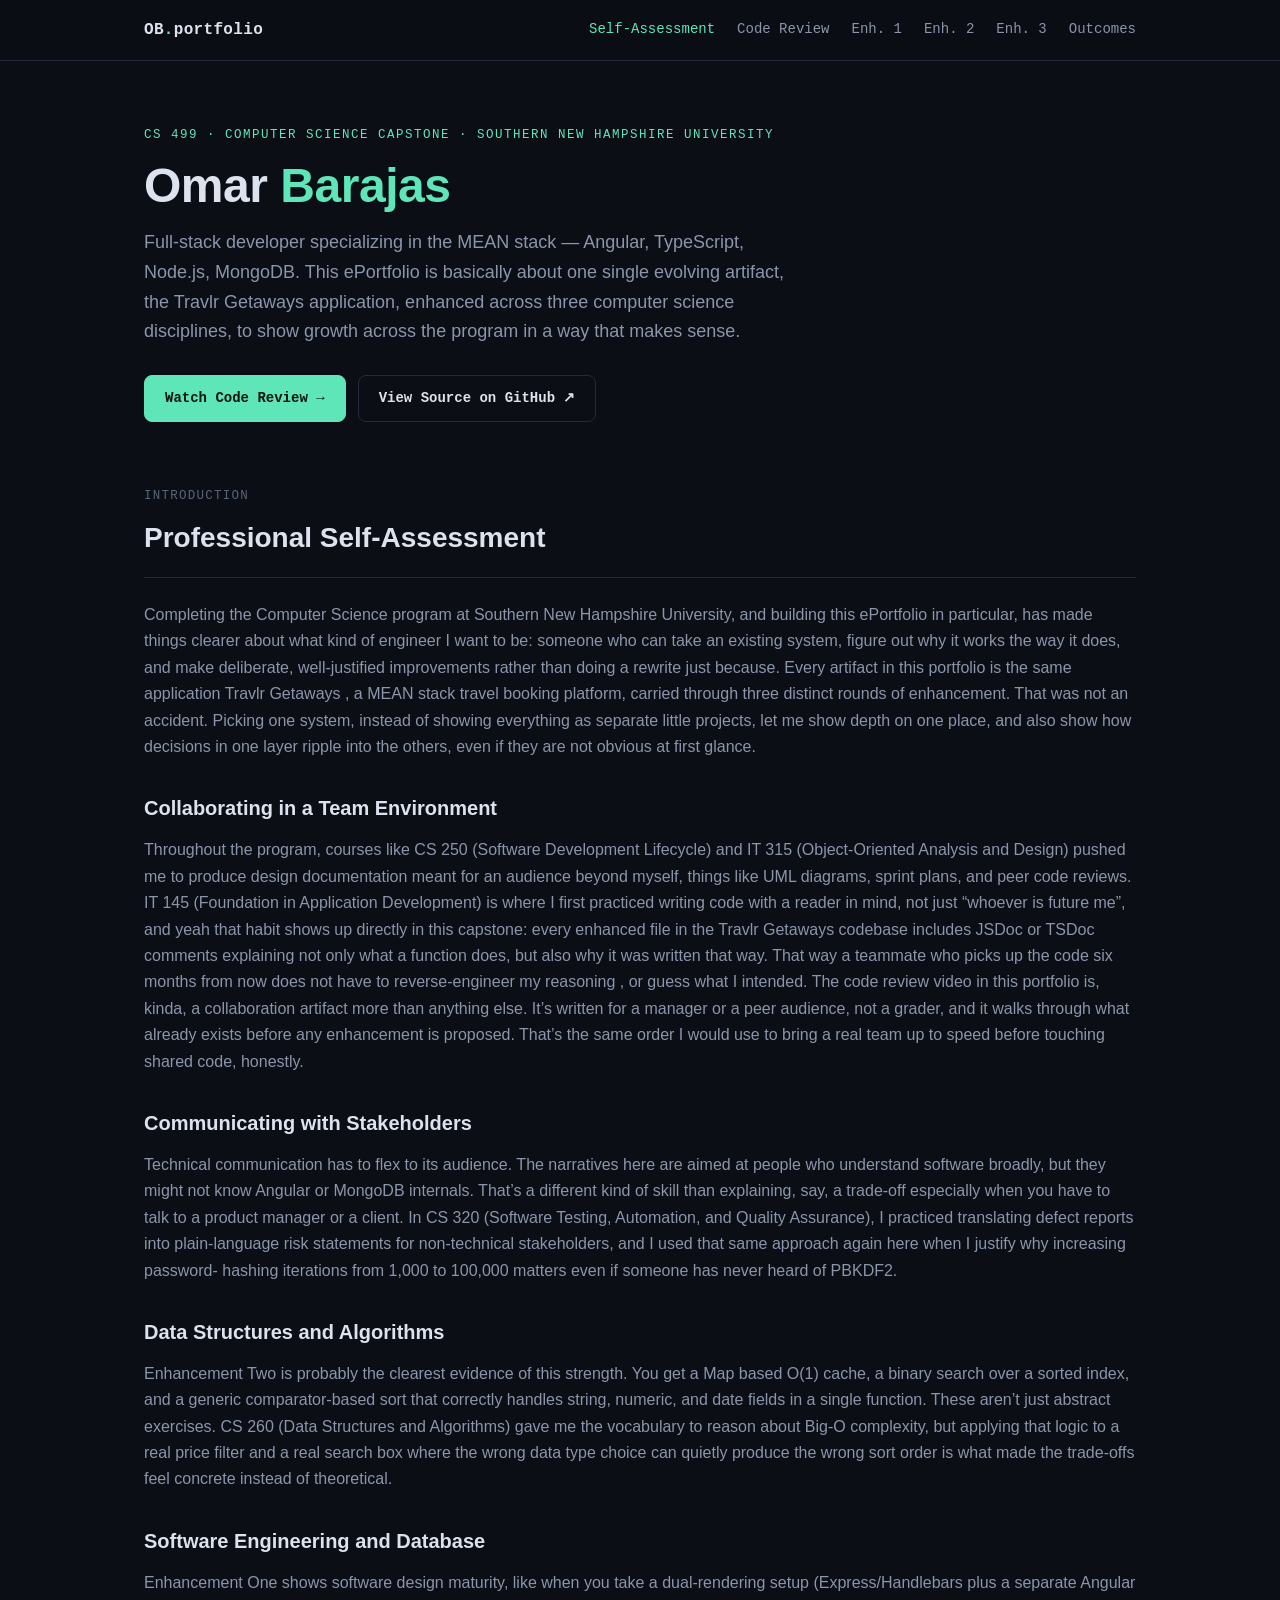
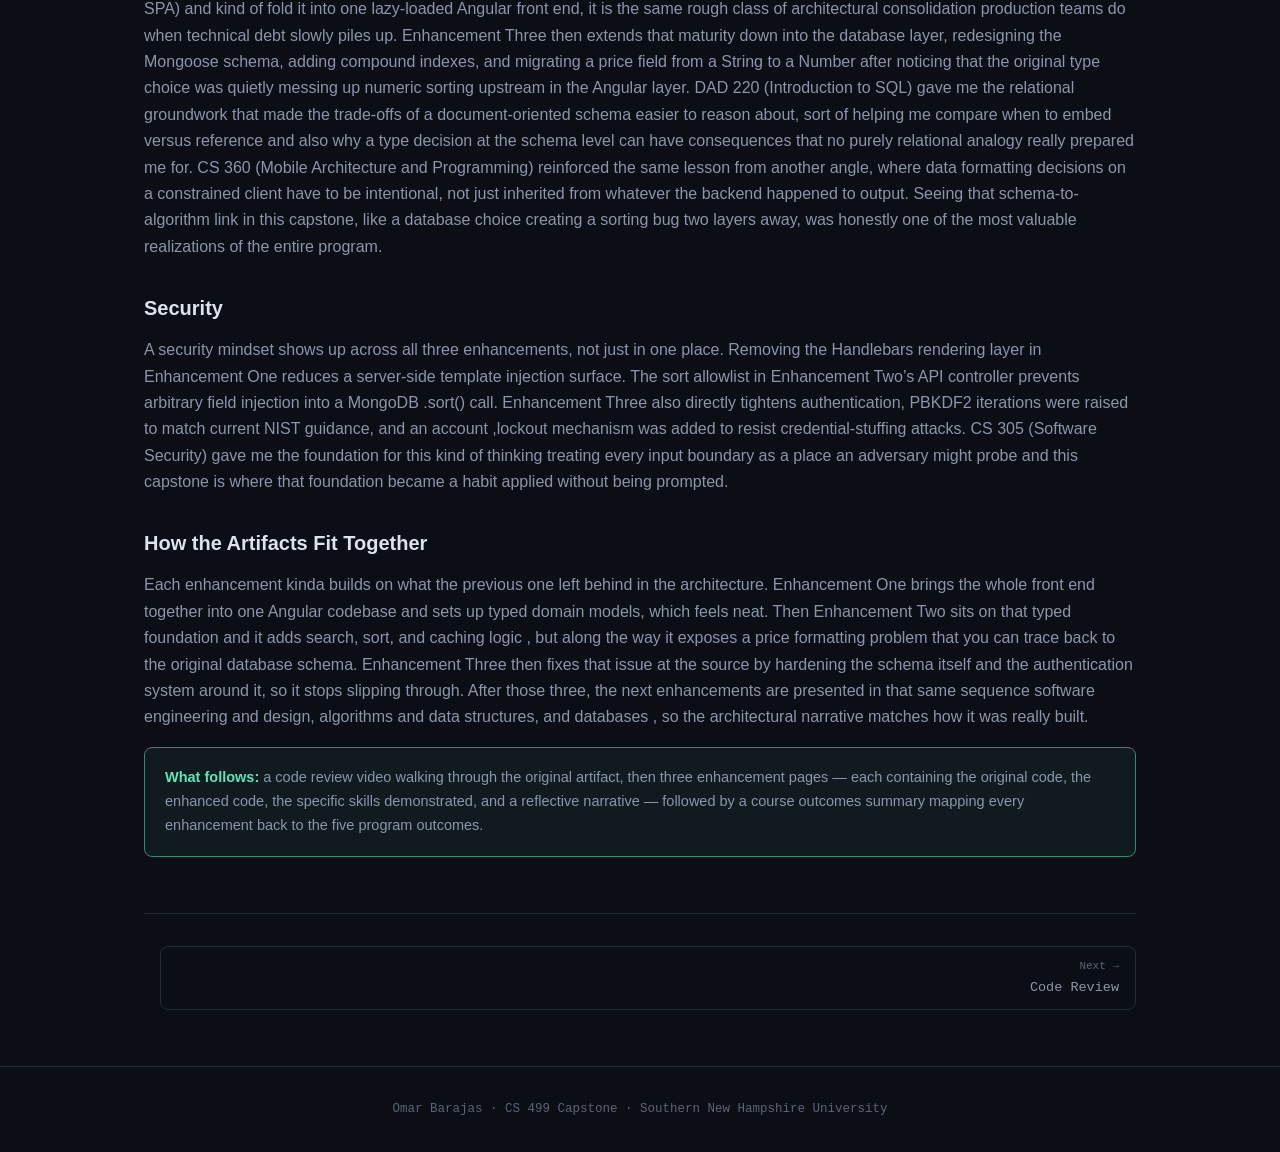
==== commit 22658492: "Update index.html" ====
--- a/index.html
+++ b/index.html
@@ -26,9 +26,9 @@
   <p class="eyebrow">CS 499 · Computer Science Capstone · Southern New Hampshire University</p>
   <h1>Omar <em>Barajas</em></h1>
   <p class="lede">
-    Full-stack developer specializing in the MEAN stack — Angular, TypeScript, Node.js, MongoDB.
-    This ePortfolio documents a single evolving artifact, the Travlr Getaways application,
-    enhanced across three computer science disciplines to demonstrate growth across the program.
+Full-stack developer specializing in the MEAN stack — Angular, TypeScript, Node.js, MongoDB.  This ePortfolio 
+    is basically about one single evolving artifact, the Travlr Getaways application, enhanced across three computer
+    science disciplines, to show growth across the program in a way that makes sense.
   </p>
   <div class="btn-row">
     <a class="btn btn-primary" href="code-review.html">Watch Code Review →</a>
@@ -41,91 +41,87 @@
   <h2>Professional Self-Assessment</h2>
 
   <p>
-    Completing the Computer Science program at Southern New Hampshire University, and building this
-    ePortfolio in particular, has clarified what kind of engineer I want to be: someone who can take
-    an existing system, understand why it works the way it does, and make deliberate, well-justified
-    improvements rather than rewrites for their own sake. Every artifact in this portfolio is the same
-    application — Travlr Getaways, a MEAN stack travel booking platform — carried through three
-    distinct rounds of enhancement. That choice was intentional. Showing depth on one system, rather
-    than breadth across three disconnected ones, let me demonstrate how decisions in one layer of an
-    application ripple into the others.
+ Completing the Computer Science program at Southern New Hampshire University, and building this ePortfolio
+    in particular, has made things clearer about what kind of engineer I want to be: someone who can take 
+    an existing system, figure out why it works the way it does, and make deliberate, well-justified 
+    improvements rather than doing a rewrite just because. Every artifact in this portfolio is the same application
+    Travlr Getaways , a MEAN stack travel booking platform, carried through three distinct rounds of enhancement.
+    That was not an accident. Picking one system, instead of showing everything as separate little projects, let me
+    show depth on one place, and also show how decisions in one layer ripple into the others, even if they are not
+    obvious at first glance.
   </p>
 
   <h3>Collaborating in a Team Environment</h3>
   <p>
-    Throughout the program, courses like CS 250 (Software Development Lifecycle) and IT 315
-    (Object-Oriented Analysis and Design) required producing design documentation meant for an audience
-    beyond myself — UML diagrams, sprint plans, and peer code reviews. IT 145 (Foundation in Application
-    Development) was where I first practiced writing code with a reader other than myself in mind, a
-    habit that shows up directly in this capstone: every enhanced file in the Travlr Getaways codebase
-    carries JSDoc or TSDoc comments explaining not just what a function does but why it was written that
-    way, so a teammate picking up the code six months from now does not have to reverse-engineer my
-    reasoning. The code review video in this portfolio is itself a collaboration artifact — it is written
-    for a manager or peer audience, not a grader, and walks through existing functionality before any
-    enhancement is proposed, which is the same sequence I would use to bring a real team up to speed
-    before touching shared code.
+Throughout the program, courses like CS 250 (Software Development Lifecycle) and IT 315 (Object-Oriented Analysis and
+    Design) pushed me to produce design documentation meant for an audience beyond myself, things like UML diagrams,
+    sprint plans, and peer code reviews. IT 145 (Foundation in Application Development) is where I first practiced writing
+    code with a reader in mind, not just “whoever is future me”, and yeah that habit shows up directly in this capstone:
+    every enhanced file in the Travlr Getaways codebase includes JSDoc or TSDoc comments explaining not only what a 
+    function does, but also why it was written that way. That way a teammate who picks up the code six months from now 
+    does not have to reverse-engineer my reasoning , or guess what I intended. The code review video in this portfolio is, kinda,
+    a collaboration artifact more than anything else. It’s written for a manager or a peer audience, not a grader, and it walks
+    through what already exists before any enhancement is proposed. That’s the same order I would use to bring a real team up to
+    speed before touching shared code, honestly.
   </p>
 
   <h3>Communicating with Stakeholders</h3>
   <p>
-    Technical communication has to flex to its audience. The narratives in this portfolio are written
-    for an audience that understands software broadly but may not know Angular or MongoDB internals —
-    the same skill required when explaining a technical trade-off to a product manager or a client.
-    In CS 320 (Software Testing, Automation, and Quality Assurance), I practiced translating defect
-    reports into plain-language risk statements for non-technical stakeholders, a skill I applied again
-    here when justifying why, for example, increasing password-hashing iterations from 1,000 to 100,000
-    matters even to someone who has never heard of PBKDF2.
+    Technical communication has to flex to its audience. The narratives here are aimed at people who understand
+    software broadly, but they might not know Angular or MongoDB internals. That’s a different kind of skill than
+    explaining, say, a trade-off especially when you have to talk to a product manager or a client. In CS 320 (Software
+    Testing, Automation, and Quality Assurance), I practiced translating defect reports into plain-language risk statements
+    for non-technical stakeholders, and I used that same approach again here when I justify why increasing password-
+    hashing iterations from 1,000 to 100,000 matters even if someone has never heard of PBKDF2.
   </p>
 
   <h3>Data Structures and Algorithms</h3>
   <p>
-    Enhancement Two is the clearest evidence of this strength: a Map-based O(1) cache, a binary search
-    over a sorted index, and a generic comparator-based sort that correctly handles string, numeric, and
-    date fields in a single function. These are not abstract exercises — CS 260 (Data Structures and
-    Algorithms) gave me the vocabulary to reason about Big-O complexity, but applying that reasoning to
-    a real price filter and a real search box, where the wrong data type choice silently produces wrong
-    sort order, is what made the trade-offs concrete rather than theoretical.
+   Enhancement Two is probably the clearest evidence of this strength. You get a Map based O(1) cache, a binary
+    search over a sorted index, and a generic comparator-based sort that correctly handles string, numeric, and
+    date fields in a single function. These aren’t just abstract exercises. CS 260 (Data Structures and Algorithms)
+    gave me the vocabulary to reason about Big-O complexity, but applying that logic to a real price filter and a real
+    search box where the wrong data type choice can quietly produce the wrong sort order is what made the trade-offs
+    feel concrete instead of theoretical.
   </p>
 
   <h3>Software Engineering and Database</h3>
   <p>
-    Enhancement One demonstrates software design maturity: migrating a dual-rendering architecture
-    (Express/Handlebars plus a separate Angular SPA) into a single, lazy-loaded Angular front end is the
-    same category of architectural consolidation that production teams perform when technical debt
-    accumulates. Enhancement Three extends that maturity into the database layer — redesigning the
-    Mongoose schema, adding compound indexes, and migrating a price field from String to Number after
-    recognizing that the original type choice was quietly breaking numeric sorting upstream in the
-    Angular layer. DAD 220 (Introduction to SQL) gave me the relational foundation that made the
-    trade-offs of a document-oriented schema easier to reason about by contrast — when to embed versus
-    reference, and why a type decision at the schema level has consequences no relational analogy fully
-    prepared me for. CS 360 (Mobile Architecture and Programming) reinforced the same lesson from a
-    different angle, where data formatting decisions on a constrained client have to be made deliberately
-    rather than inherited from whatever the backend happened to send. Seeing the schema-to-algorithm
-    connection in this capstone — a database decision causing a sorting bug two layers away — was one of
-    the most valuable realizations of the whole program.
+Enhancement One shows software design maturity, like when you take a dual-rendering setup (Express/Handlebars
+    plus a separate Angular SPA) and kind of fold it into one lazy-loaded Angular front end, it is the same rough
+    class of architectural consolidation production teams do when technical debt slowly piles up. Enhancement Three
+    then extends that maturity down into the database layer, redesigning the Mongoose schema, adding compound indexes,
+    and migrating a price field from a String to a Number after noticing that the original type choice was quietly
+    messing up numeric sorting upstream in the Angular layer. DAD 220 (Introduction to SQL) gave me the relational
+    groundwork that made the trade-offs of a document-oriented schema easier to reason about, sort of helping me compare
+    when to embed versus reference and also why a type decision at the schema level can have consequences that no purely
+    relational analogy really prepared me for. CS 360 (Mobile Architecture and Programming) reinforced the same lesson from 
+    another angle, where data formatting decisions on a constrained client have to be intentional, not just inherited from 
+    whatever the backend happened to output. Seeing that schema-to-algorithm link in this capstone, like a database choice
+    creating a sorting bug two layers away, was honestly one of the most valuable realizations of the entire program.
   </p>
 
   <h3>Security</h3>
   <p>
-    A security mindset runs through all three enhancements rather than living in just one. Removing the
-    Handlebars rendering layer in Enhancement One eliminates a server-side template injection surface.
-    The sort allowlist in Enhancement Two's API controller prevents arbitrary field injection into a
-    MongoDB <code>.sort()</code> call. Enhancement Three directly hardens authentication: PBKDF2
-    iterations were raised to meet current NIST guidance, and an account lockout mechanism was added to
-    resist credential-stuffing attacks. CS 305 (Software Security) gave me the foundation for this kind
-    of thinking — treating every input boundary as a place an adversary might probe — and this capstone
-    is where that foundation became a habit applied without being prompted.
+    A security mindset shows up across all three enhancements, not just in one place. Removing the Handlebars
+    rendering layer in Enhancement One reduces a server-side template injection surface. The sort allowlist in
+    Enhancement Two’s API controller prevents arbitrary field injection into a MongoDB .sort() call. Enhancement
+    Three also directly tightens authentication, PBKDF2 iterations were raised to match current NIST guidance, 
+    and an account ,lockout mechanism was added to resist credential-stuffing attacks. CS 305 (Software Security)
+    gave me the foundation for this kind of thinking treating every input boundary as a place an adversary might
+    probe  and this capstone  is where that foundation became a habit applied without being prompted.
   </p>
 
   <h3>How the Artifacts Fit Together</h3>
   <p>
-    Each enhancement builds on the architecture left by the one before it. Enhancement One unifies the
-    front end into a single Angular codebase and establishes typed domain models. Enhancement Two adds
-    search, sort, and caching logic on top of that typed foundation, exposing a price-formatting problem
-    that traces back to the original database schema. Enhancement Three resolves that problem at its
-    source by hardening the schema itself and the authentication system around it. The three enhancements
-    that follow are presented in that same order — software engineering and design, algorithms and data
-    structures, and databases — so the architectural story reads the way it was actually built.
+    Each enhancement kinda builds on what the previous one left behind in the architecture. Enhancement One
+    brings the whole front end together into one Angular codebase and sets up typed domain models, which feels
+    neat. Then Enhancement Two sits on that typed foundation and it adds search, sort, and caching logic , but
+    along the way it exposes a price formatting problem that you can trace back to the original database schema.
+    Enhancement Three then fixes that issue at the source by hardening the schema itself and the authentication 
+    system around it, so it stops slipping through. After those three, the next enhancements are presented in that
+    same sequence software engineering and design, algorithms and data structures, and databases , so the 
+    architectural narrative matches how it was really built.
   </p>
 
   <div class="callout">
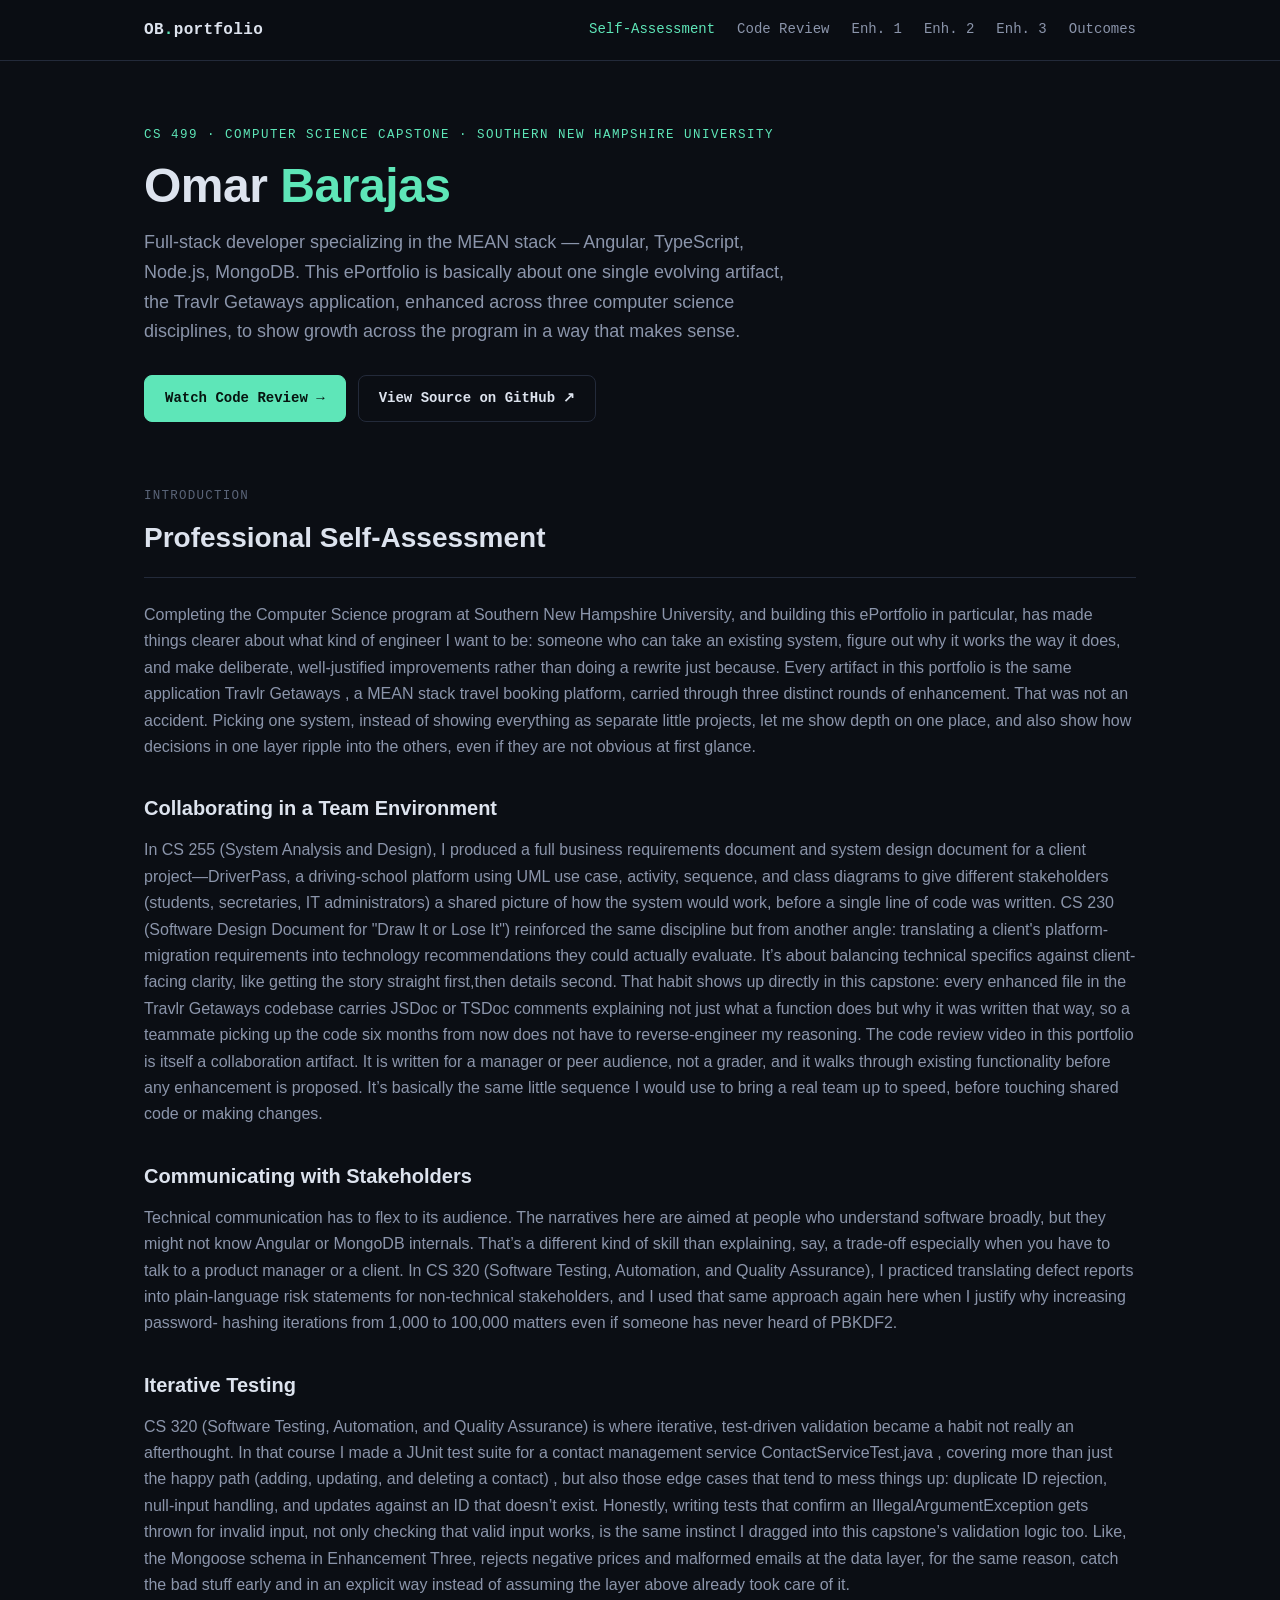
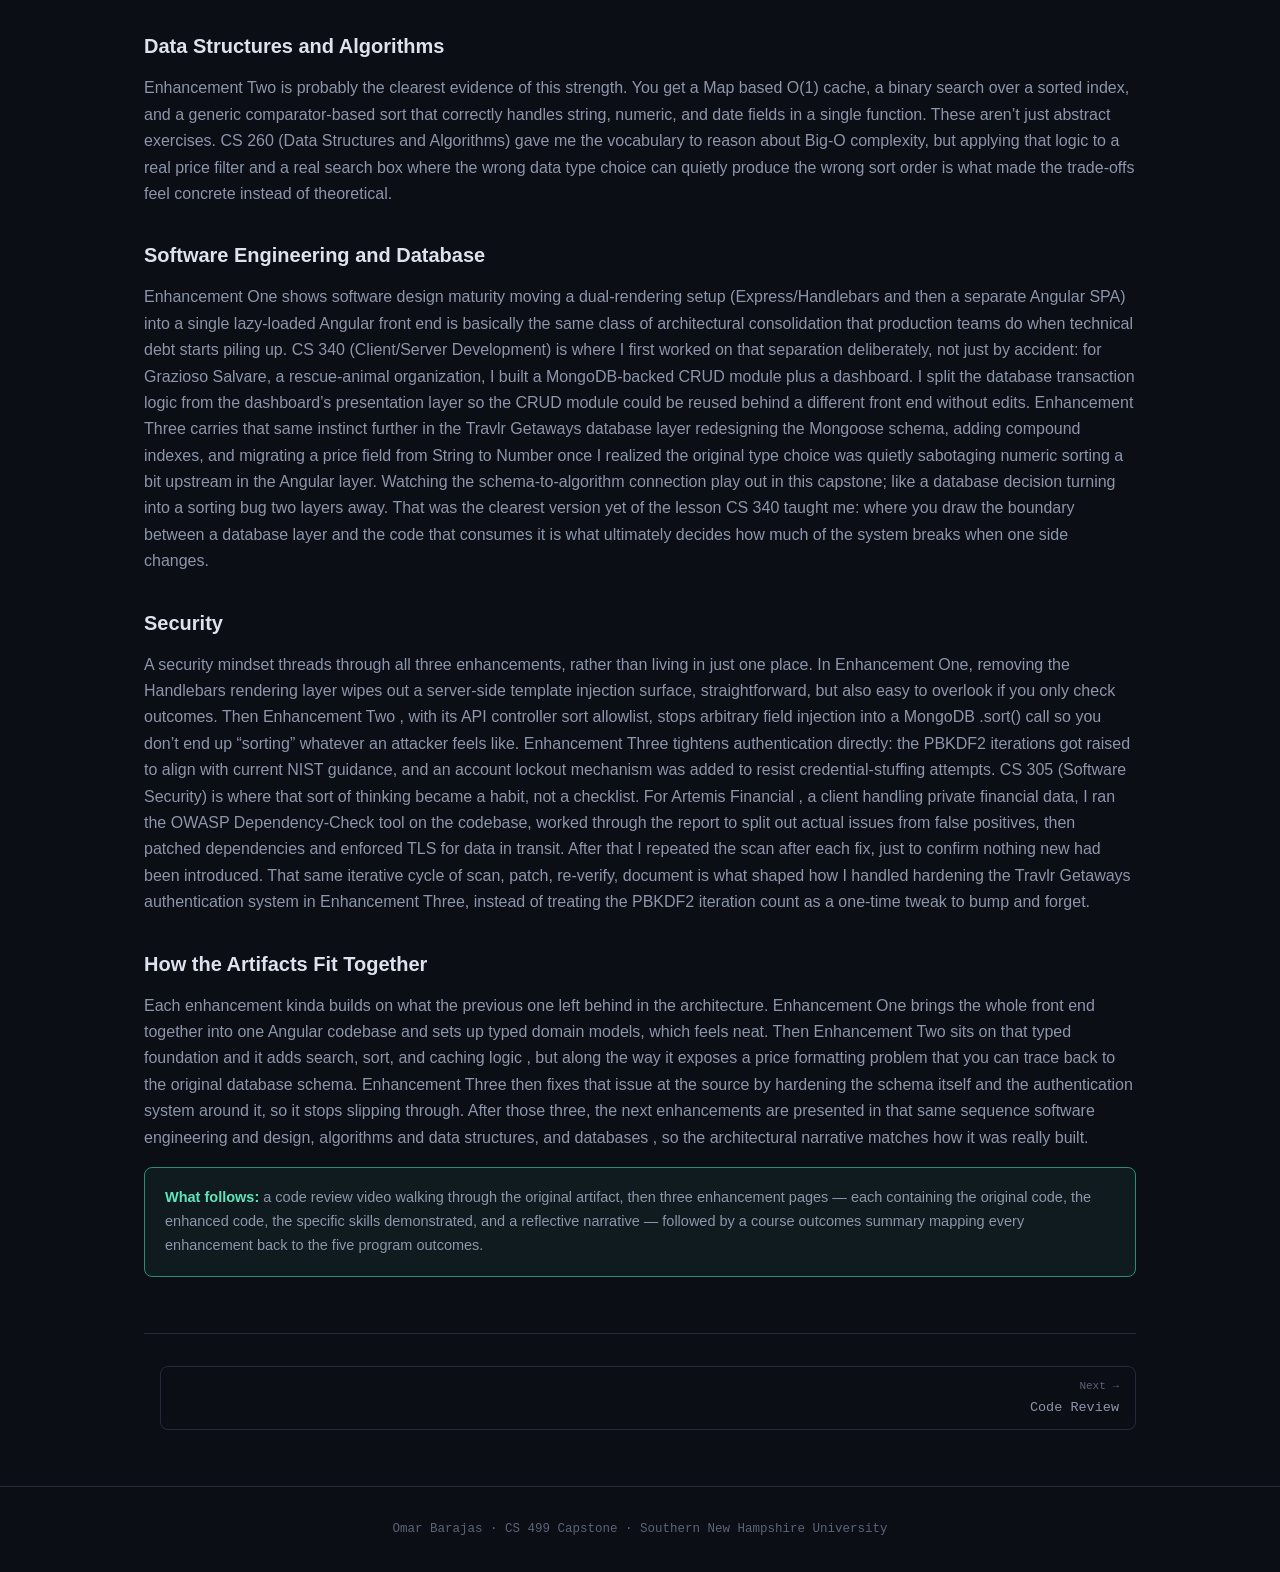
==== commit f8c625b4: "Update index.html" ====
--- a/index.html
+++ b/index.html
@@ -26,9 +26,9 @@
   <p class="eyebrow">CS 499 · Computer Science Capstone · Southern New Hampshire University</p>
   <h1>Omar <em>Barajas</em></h1>
   <p class="lede">
-Full-stack developer specializing in the MEAN stack — Angular, TypeScript, Node.js, MongoDB.  This ePortfolio 
-    is basically about one single evolving artifact, the Travlr Getaways application, enhanced across three computer
-    science disciplines, to show growth across the program in a way that makes sense.
+Full-stack developer specializing in the MEAN stack — Angular, TypeScript, Node.js, MongoDB.  This ePortfolio is basically about one 
+    single evolving artifact, the Travlr Getaways application, enhanced across three computer science disciplines, to show growth across 
+    the program in a way that makes sense.
   </p>
   <div class="btn-row">
     <a class="btn btn-primary" href="code-review.html">Watch Code Review →</a>
@@ -53,16 +53,18 @@
 
   <h3>Collaborating in a Team Environment</h3>
   <p>
-Throughout the program, courses like CS 250 (Software Development Lifecycle) and IT 315 (Object-Oriented Analysis and
-    Design) pushed me to produce design documentation meant for an audience beyond myself, things like UML diagrams,
-    sprint plans, and peer code reviews. IT 145 (Foundation in Application Development) is where I first practiced writing
-    code with a reader in mind, not just “whoever is future me”, and yeah that habit shows up directly in this capstone:
-    every enhanced file in the Travlr Getaways codebase includes JSDoc or TSDoc comments explaining not only what a 
-    function does, but also why it was written that way. That way a teammate who picks up the code six months from now 
-    does not have to reverse-engineer my reasoning , or guess what I intended. The code review video in this portfolio is, kinda,
-    a collaboration artifact more than anything else. It’s written for a manager or a peer audience, not a grader, and it walks
-    through what already exists before any enhancement is proposed. That’s the same order I would use to bring a real team up to
-    speed before touching shared code, honestly.
+In CS 255 (System Analysis and Design), I produced a full business requirements document and system design document for a 
+    client project—DriverPass, a driving-school platform using UML use case, activity, sequence, and class diagrams to give 
+    different stakeholders (students, secretaries, IT administrators) a shared picture of how the system would work, before a
+    single line of code was written. CS 230 (Software Design Document for "Draw It or Lose It") reinforced the same discipline
+    but from another angle: translating a client's platform-migration requirements into technology recommendations they could 
+    actually evaluate. It’s about balancing technical specifics against client-facing clarity, like getting the story straight
+    first,then details second. That habit shows up directly in this capstone: every enhanced file in the Travlr Getaways codebase 
+    carries JSDoc or TSDoc comments explaining not just what a function does but why it was written that way, so a teammate
+    picking up the code six months from now does not have to reverse-engineer my reasoning. The code review video in this 
+    portfolio is itself a collaboration artifact. It is written for a manager or peer audience, not a grader, and it walks through
+    existing functionality before any enhancement is proposed. It’s basically the same little sequence I would use to bring a real
+    team up to speed, before touching shared code or making changes.
   </p>
 
   <h3>Communicating with Stakeholders</h3>
@@ -74,7 +76,19 @@
     for non-technical stakeholders, and I used that same approach again here when I justify why increasing password-
     hashing iterations from 1,000 to 100,000 matters even if someone has never heard of PBKDF2.
   </p>
-
+  
+<h3>Iterative Testing</h3>
+  <p>
+   CS 320 (Software Testing, Automation, and Quality Assurance) is where iterative, test-driven validation became a habit not
+    really an afterthought. In that course I made a JUnit test suite for a contact  management service ContactServiceTest.java
+    , covering more than just the happy path (adding, updating, and deleting a contact) , but also those edge cases that tend to
+    mess things up: duplicate ID rejection, null-input handling, and updates against an ID that doesn’t exist. Honestly, writing
+    tests that confirm an IllegalArgumentException gets thrown for invalid input, not only checking that valid input works, is the
+    same instinct I dragged into this capstone’s validation logic too. Like, the  Mongoose schema in Enhancement Three, rejects
+    negative prices and malformed emails at the data layer, for the same reason, catch the bad stuff early and in an explicit way 
+    instead of assuming the layer above already took care of it.
+  </p>
+  
   <h3>Data Structures and Algorithms</h3>
   <p>
    Enhancement Two is probably the clearest evidence of this strength. You get a Map based O(1) cache, a binary
@@ -87,29 +101,32 @@
 
   <h3>Software Engineering and Database</h3>
   <p>
-Enhancement One shows software design maturity, like when you take a dual-rendering setup (Express/Handlebars
-    plus a separate Angular SPA) and kind of fold it into one lazy-loaded Angular front end, it is the same rough
-    class of architectural consolidation production teams do when technical debt slowly piles up. Enhancement Three
-    then extends that maturity down into the database layer, redesigning the Mongoose schema, adding compound indexes,
-    and migrating a price field from a String to a Number after noticing that the original type choice was quietly
-    messing up numeric sorting upstream in the Angular layer. DAD 220 (Introduction to SQL) gave me the relational
-    groundwork that made the trade-offs of a document-oriented schema easier to reason about, sort of helping me compare
-    when to embed versus reference and also why a type decision at the schema level can have consequences that no purely
-    relational analogy really prepared me for. CS 360 (Mobile Architecture and Programming) reinforced the same lesson from 
-    another angle, where data formatting decisions on a constrained client have to be intentional, not just inherited from 
-    whatever the backend happened to output. Seeing that schema-to-algorithm link in this capstone, like a database choice
-    creating a sorting bug two layers away, was honestly one of the most valuable realizations of the entire program.
+Enhancement One shows software design maturity moving a dual-rendering setup (Express/Handlebars and then a separate Angular
+    SPA) into a single lazy-loaded Angular front end is basically the same class of architectural consolidation that production
+    teams do when technical debt starts piling up. CS 340 (Client/Server Development) is where I first worked on that separation
+    deliberately, not just by accident: for Grazioso Salvare, a rescue-animal organization, I built a MongoDB-backed CRUD module
+    plus a dashboard. I split the database transaction logic from the dashboard’s presentation layer so the CRUD module could be
+    reused behind a different front end without edits. Enhancement Three carries that same instinct further in the Travlr Getaways
+    database layer redesigning the Mongoose schema, adding compound indexes, and migrating a price field from String to Number once
+    I realized the original type choice was quietly sabotaging numeric sorting a bit upstream in the Angular layer. Watching the
+    schema-to-algorithm connection play out in this capstone; like a database decision turning into a sorting bug two layers away.
+    That was the clearest version yet of the lesson CS 340 taught me: where you draw the boundary between a database layer and the
+    code that consumes it is what ultimately decides how much of the system breaks when one side changes.
   </p>
 
   <h3>Security</h3>
   <p>
-    A security mindset shows up across all three enhancements, not just in one place. Removing the Handlebars
-    rendering layer in Enhancement One reduces a server-side template injection surface. The sort allowlist in
-    Enhancement Two’s API controller prevents arbitrary field injection into a MongoDB .sort() call. Enhancement
-    Three also directly tightens authentication, PBKDF2 iterations were raised to match current NIST guidance, 
-    and an account ,lockout mechanism was added to resist credential-stuffing attacks. CS 305 (Software Security)
-    gave me the foundation for this kind of thinking treating every input boundary as a place an adversary might
-    probe  and this capstone  is where that foundation became a habit applied without being prompted.
+    A security mindset threads through all three enhancements, rather than living in just one place. In Enhancement One, removing the
+    Handlebars rendering layer wipes out a server-side template injection surface, straightforward, but also easy to overlook if you only
+    check outcomes. Then Enhancement Two , with its API controller sort allowlist, stops arbitrary field injection into a  MongoDB .sort()
+    call so you don’t end up “sorting” whatever an attacker feels like. Enhancement Three tightens authentication directly: the PBKDF2
+    iterations got raised to align with current NIST guidance, and an account lockout mechanism was added to resist credential-stuffing attempts. 
+
+CS 305 (Software Security) is where that sort of thinking became a habit, not a checklist. For Artemis Financial , a client handling private
+    financial data, I ran the OWASP Dependency-Check tool on the codebase, worked through the report to split out actual issues from false 
+    positives, then patched dependencies and enforced TLS for data in transit. After that I repeated the scan after each fix, just to confirm
+    nothing new had been introduced. That same iterative cycle of scan, patch, re-verify, document is what shaped how I handled hardening the
+    Travlr Getaways authentication system in Enhancement Three, instead of treating the PBKDF2 iteration count as a one-time tweak to bump and forget.
   </p>
 
   <h3>How the Artifacts Fit Together</h3>
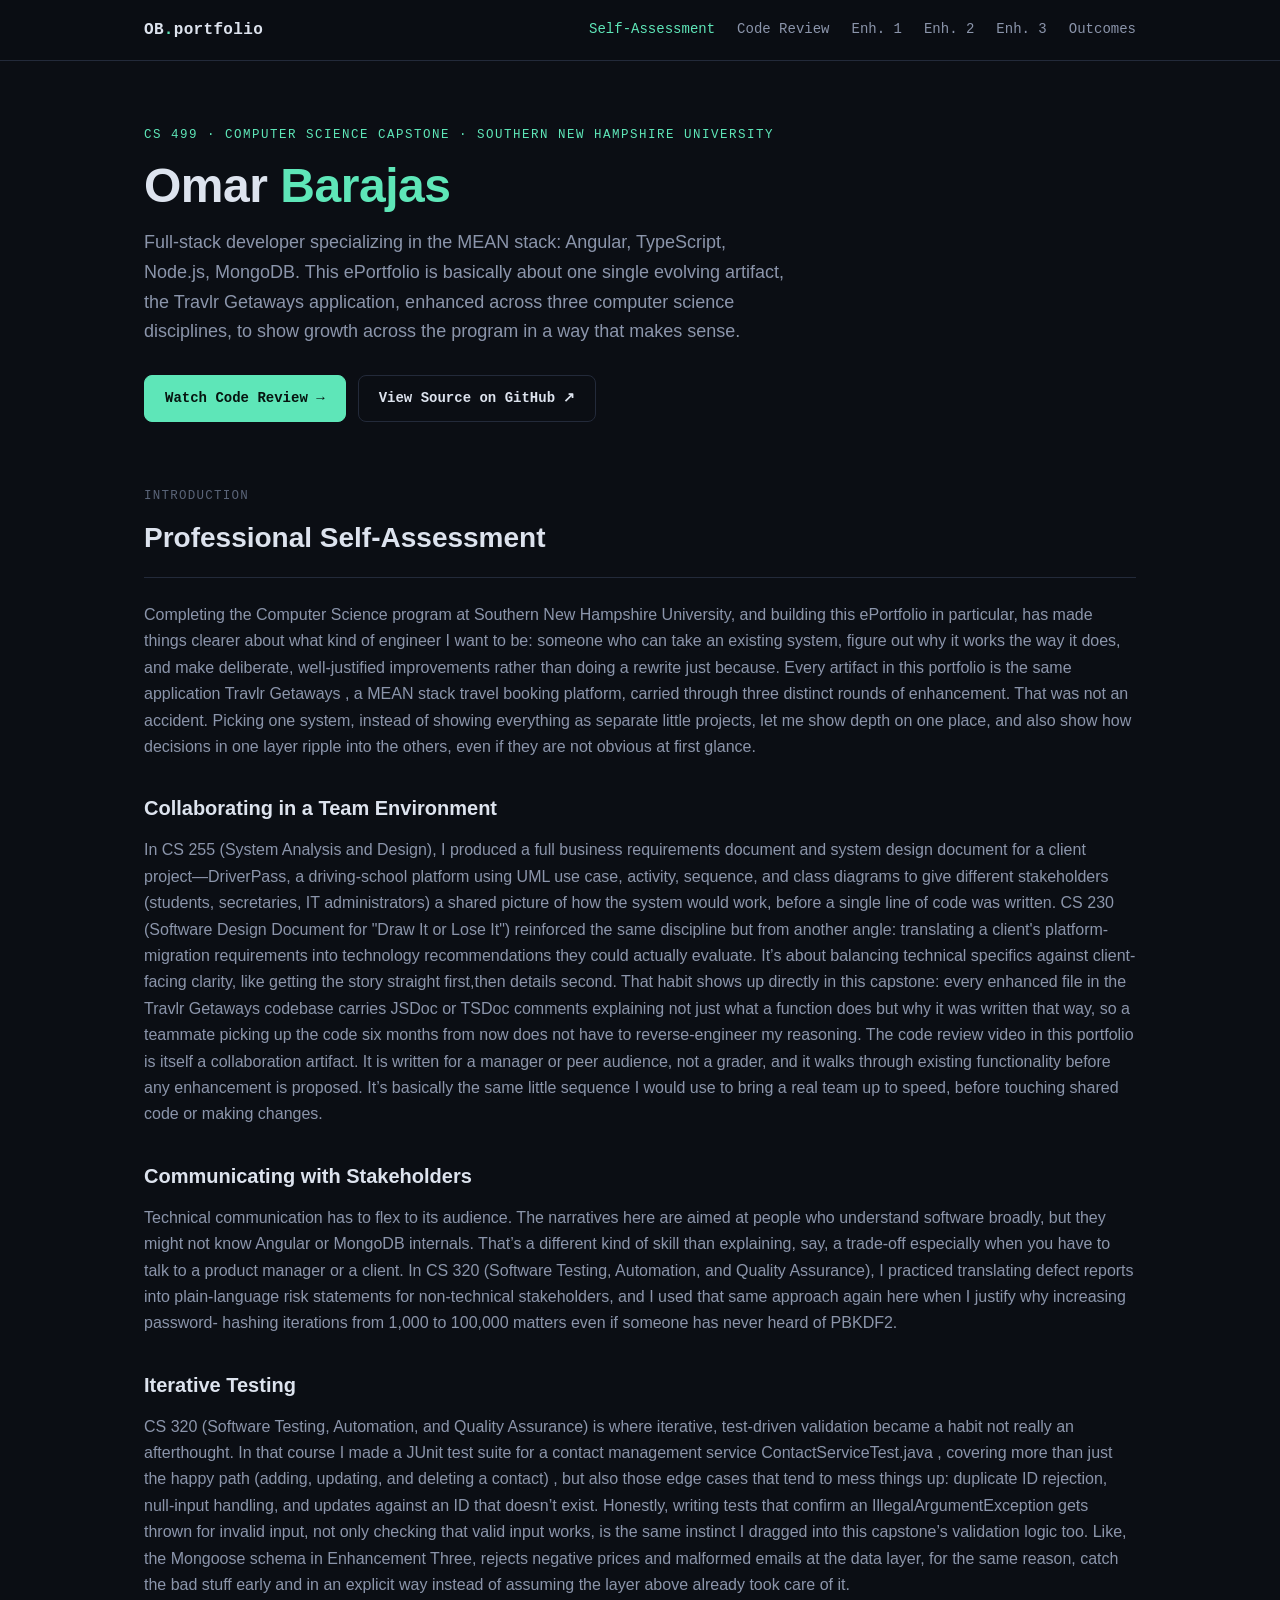
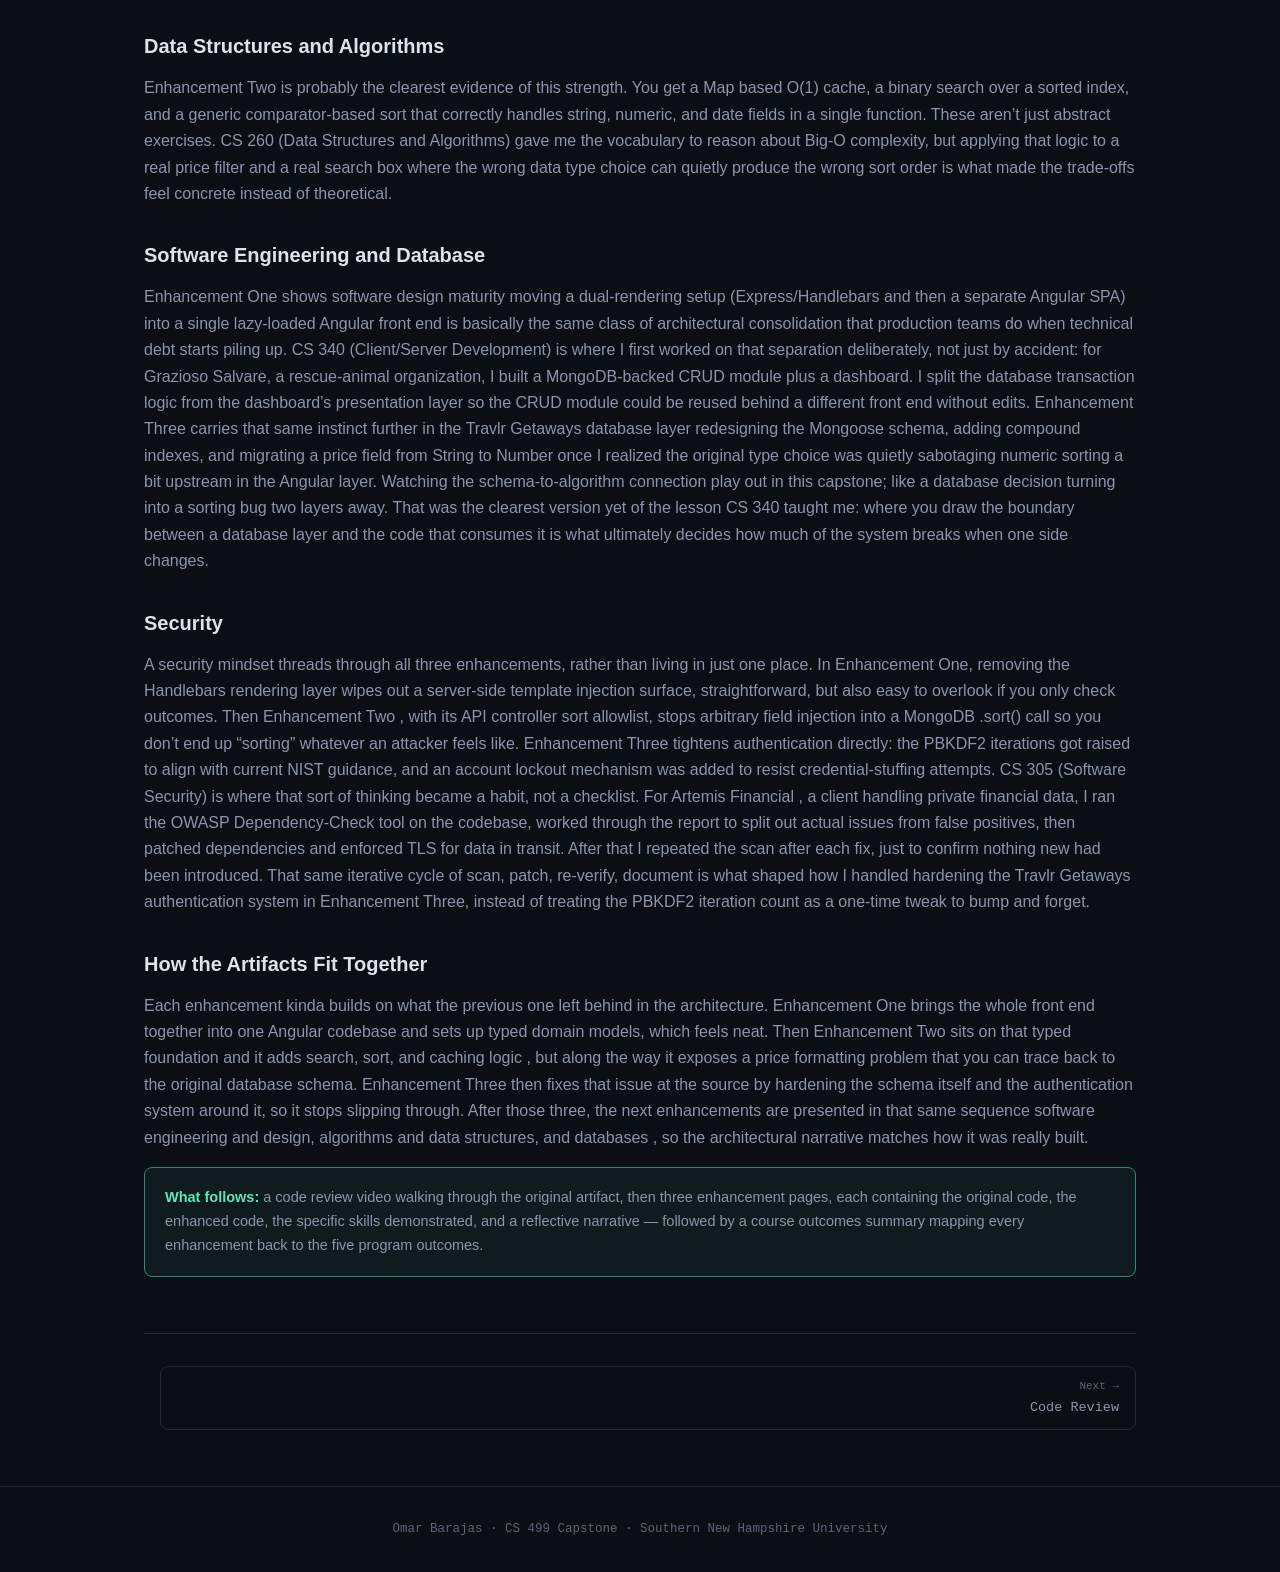
==== commit eb1f9cb2: "Update index.html" ====
--- a/index.html
+++ b/index.html
@@ -26,7 +26,7 @@
   <p class="eyebrow">CS 499 · Computer Science Capstone · Southern New Hampshire University</p>
   <h1>Omar <em>Barajas</em></h1>
   <p class="lede">
-Full-stack developer specializing in the MEAN stack — Angular, TypeScript, Node.js, MongoDB.  This ePortfolio is basically about one 
+Full-stack developer specializing in the MEAN stack: Angular, TypeScript, Node.js, MongoDB.  This ePortfolio is basically about one 
     single evolving artifact, the Travlr Getaways application, enhanced across three computer science disciplines, to show growth across 
     the program in a way that makes sense.
   </p>
@@ -143,7 +143,7 @@
 
   <div class="callout">
     <strong>What follows:</strong> a code review video walking through the original artifact, then three
-    enhancement pages — each containing the original code, the enhanced code, the specific skills
+    enhancement pages, each containing the original code, the enhanced code, the specific skills
     demonstrated, and a reflective narrative — followed by a course outcomes summary mapping every
     enhancement back to the five program outcomes.
   </div>
